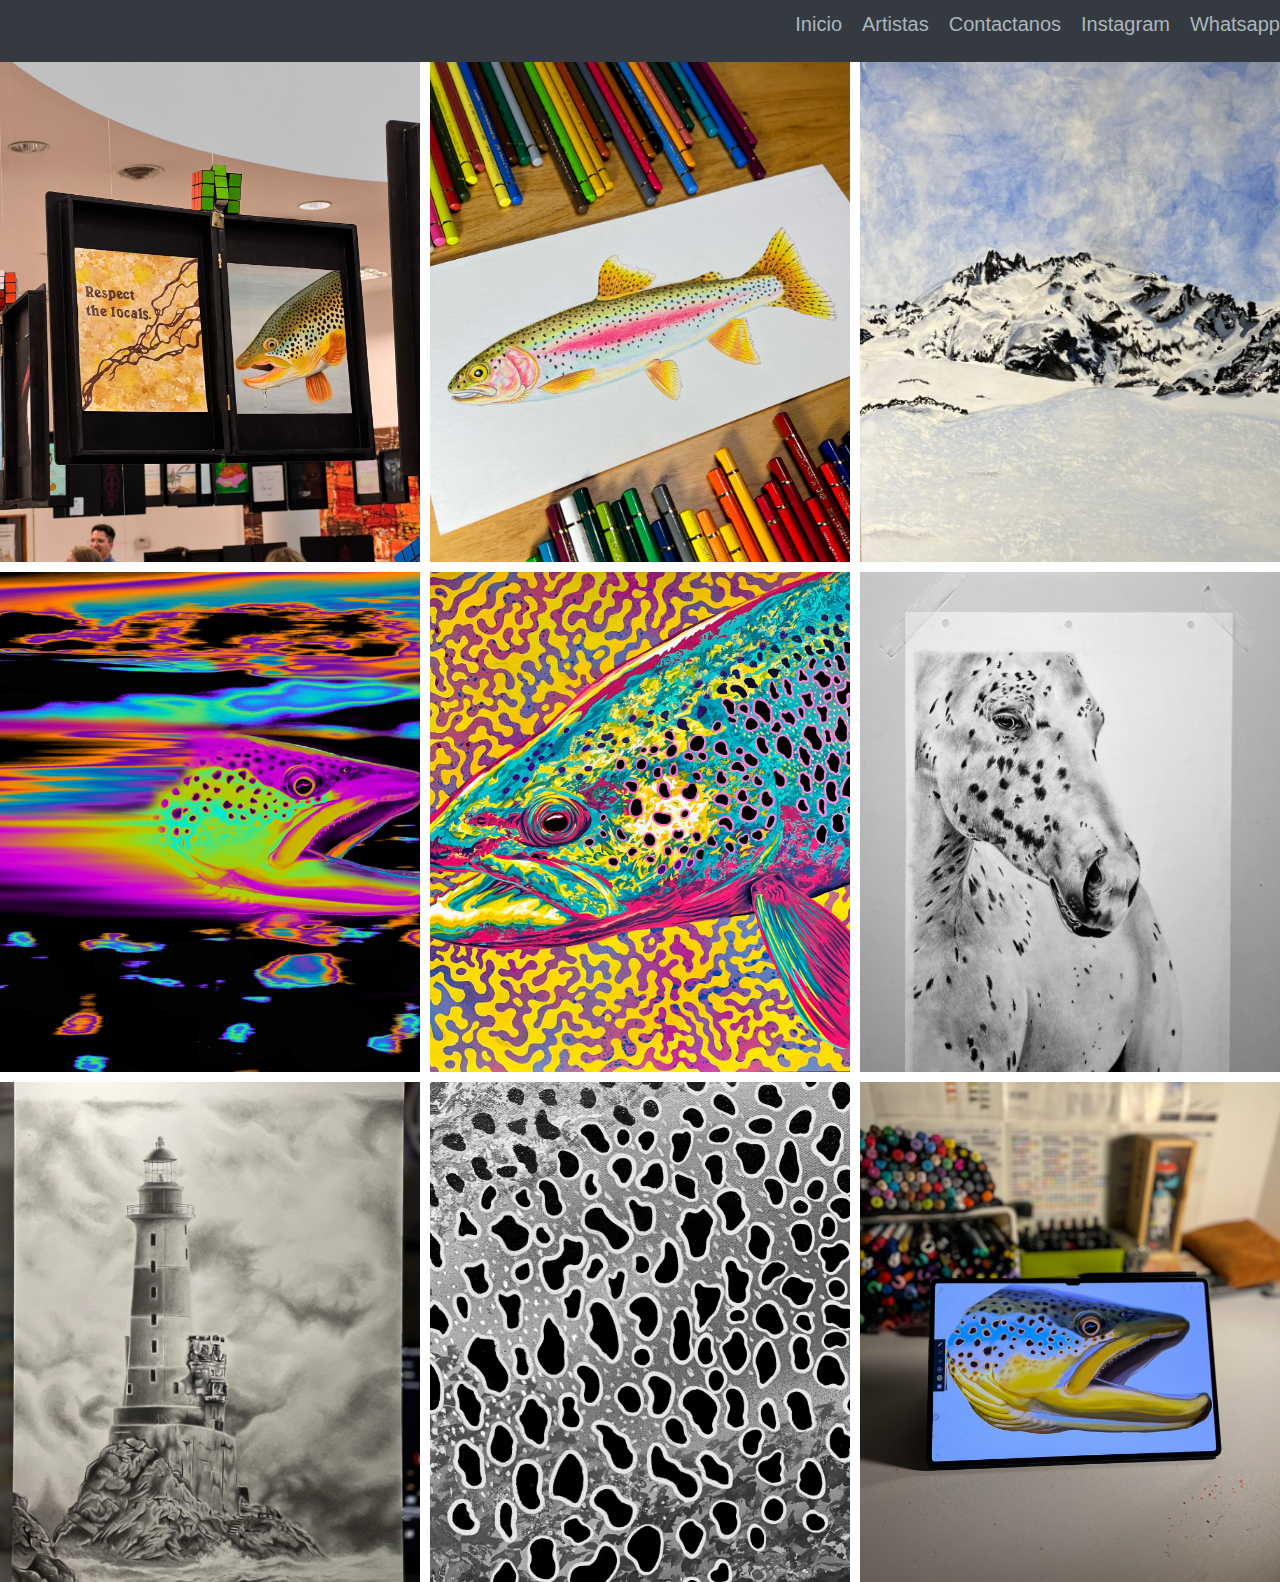
==== artistas/indexartistas.html @ 84023a3f "pagina de artistas" ====
<!DOCTYPE html>
<html lang="en">
<head>
    <meta charset="UTF-8">
    <meta name="viewport" content="width=device-width, initial-scale=1.0">
    <title>Artistas</title>
    <link rel="stylesheet" href="../css/style.css">
</head>
<body class="bodyartistas">

    <div class="tododeartistas">
    <header class="headerdelaprincipal">
<!--barra de navegacion-->
        <nav id="menu">
        <ul class="barradenavegacion">
            <li class="listasdelabarradenavegacion">
                <a href="../index.html">Inicio</a>
            </li>
            <li class="listasdelabarradenavegacion"><a href="indexartistas.html">Artistas</a></li>
            <li class="listasdelabarradenavegacion">
                <a href="../consultas/indexconsultas.html">Contactanos</a>
            </li>
            <li class="listasdelabarradenavegacion">
                <a href="https://www.instagram.com/surassic/">Instagram</a>
            </li>
            <li class="listasdelabarradenavegacion">
                <a href="https://wa.me/qr/3CGBJ2RSVK3XJ1">Whatsapp</a>
            </li>
        </ul>
      </nav>
    </header>

<!--Cuadros-->
    <main class="mainartistas">
      <div class="cuadros">
        <img src="../Imagenes/trucha con agua en expo.jpeg" alt="trucha con agua en exposicion">
        <img src="../Imagenes/trucha con lapiz.jpeg" alt="truchaconlapiz">
        <img src="../Imagenes/Montañita.jpeg" alt="Montaña">
        <img src="../Imagenes/trucha crazy.jpeg" alt="trucha extraordinaria">
        <img src="../Imagenes/trucha original.jpeg" alt="Trucha abstracta">
        <img src="../Imagenes/caballito.jpeg" alt="Caballo">
        <img src="../Imagenes/farito.jpeg" alt="faro">
        <img src="../Imagenes/Escamas.jpeg" alt="Escamas">
        <img src="../Imagenes/Tablet.jpeg" alt="Trucha digital">
      </div>
     
    </main>



    
</body>
</html>
---- css/style.css ----
@import url("https://fonts.googleapis.com/css2?family=Nosifer&family=Yellowtail&display=swap");
@import url("https://fonts.google.com/specimen/Source+Serif+4?preview.text=Surassic%27s&query=s");
@import url('https://fonts.googleapis.com/css2?family=Caladea:ital,wght@0,400;0,700;1,400;1,700&family=Nosifer&family=Roboto:ital,wght@0,100;0,300;0,400;0,500;0,700;0,900;1,100;1,300;1,400;1,500;1,700;1,900&family=Source+Serif+4:ital,opsz,wght@0,8..60,200..900;1,8..60,200..900&family=Yellowtail&display=swap');




/* css que cambia el index*/

/*Fondo de la pagina principal*/
.bodyprincipal{
    background-image:url("../Imagenes/trucha\ negra.jpeg");
    background-size:cover;
    background-position:center center; /*Centramos y arreglamos el fondo para que no se vean muchas imagenes iguales*/
    background-attachment:fixed ;

}

/*sacamos el color azul a las listas con links*/
.headerdelaprincipal a{
    text-decoration: none;
    color: #adb5bd;
     
}
/*le ponemos color a las etiquetas con links cuando pasamos con el cursor*/
.headerdelaprincipal a:hover{
    color: #dee2e6;
}


/*encabezado*/
.headerdelaprincipal{
    color: #adb5bd;
    margin-top: -1%;
    position: relative;
    left: -10%;
    display: flex;
    height: 55px;
    width: 110%;
    align-items: center;
    justify-content: right;
    padding: 10px;
    background-color: #343a40;
}

.barradenavegacion{
    
    display: flex;
    flex-direction: row;
    list-style-type: none;
    padding: 0px;
}

.listasdelabarradenavegacion{
    
    padding: 10px;
font-family:  sans-serif;
font-size: 20px;

} 


/*Titulo prinicipal (Surassic's)*/
.Titulodesurassics{
    
    font-family: specimen;
      font-weight:bold;
      font-size: 150px;
      text-align:center;
      height: 65px;
      width: 100vw;
      background-clip: text;
      color: #344e41;
      margin-top: 0%;
    
    }


.piedepagina{
    left: 0%;
    position: fixed;
    bottom: 0;
    width: 100%;
    height: 15%;
    background-color:#6D6D6D ;
}

.sobrenosotros a{
    text-decoration: none ;
    color: #1B1B1B;
}

.sobrenosotros a:hover{
    color: white;
}







/* css que cambia el indexconsultas*/

/*Pagina de consultas*/
.bodyyp {
    background-image: url("../Imagenes/Canva.jpeg");  
    background-size: cover;  /*estoy agregando una imagen para el fondo del formulario*/
    background-position: center center;
    background-attachment: fixed;
 }


.formulario {
background-color: #111010;
padding: 15px;
border-radius: 15px;/*redondeo de esquinas*/
box-shadow: 0 0 5px;
width: 500px;
margin: auto;
 /*estoy centrando el formulario */
}

.legend{
    color: white;
    padding: 0px;
}

label {
display: block;    /*le estoy dando orden a lo de adentro del formulario para que esten la encuenta una abajo de la otra*/
margin-bottom: 10px;
color: white;
}

input {
width: 80%;
padding: 10px;
margin-bottom: 30px;
border: 1px solid #ccc;
border-radius: 20px;
}
/*le damos estetica al boton de enviar*/
button {
background-color: #1dd147;
color: #fff;
border: none;
padding: 10px 20px;
border-radius: 5px;
cursor: pointer;
}






/* css que cambia el indexartistas*/

.bodyartistas{
    height: 100%;
    margin: 0;
    
}

.tododeartistas{
    display: flex;
    flex-direction: column;
    min-height: 100vh;
}

.mainartistas{
    flex: 1;
}
 
.cuadros{
    display: grid;
    grid-template-columns: repeat(3,1fr); /*3 columnas iguales*/
    justify-content: center; 
    gap: 10px; 
}

.cuadros img{
    width: 100%; 
    height: 500px; 
    object-fit: cover; 
}


.piedepagina{
    left: 0%;
    position: fixed;
    bottom: 0;
    width: 100%;
    height: 15%;
    background-color:#6D6D6D ;
}











/* css que cambia sobrenosotros.html*/

.titulosdenosotros{
    text-align: center;
    font-family: sans-serif;
    font-size: 80px;
}

.parrafosdenosotros{
    text-align: center;
    font-family: 'Caladea';
    font-size: 30px;
}
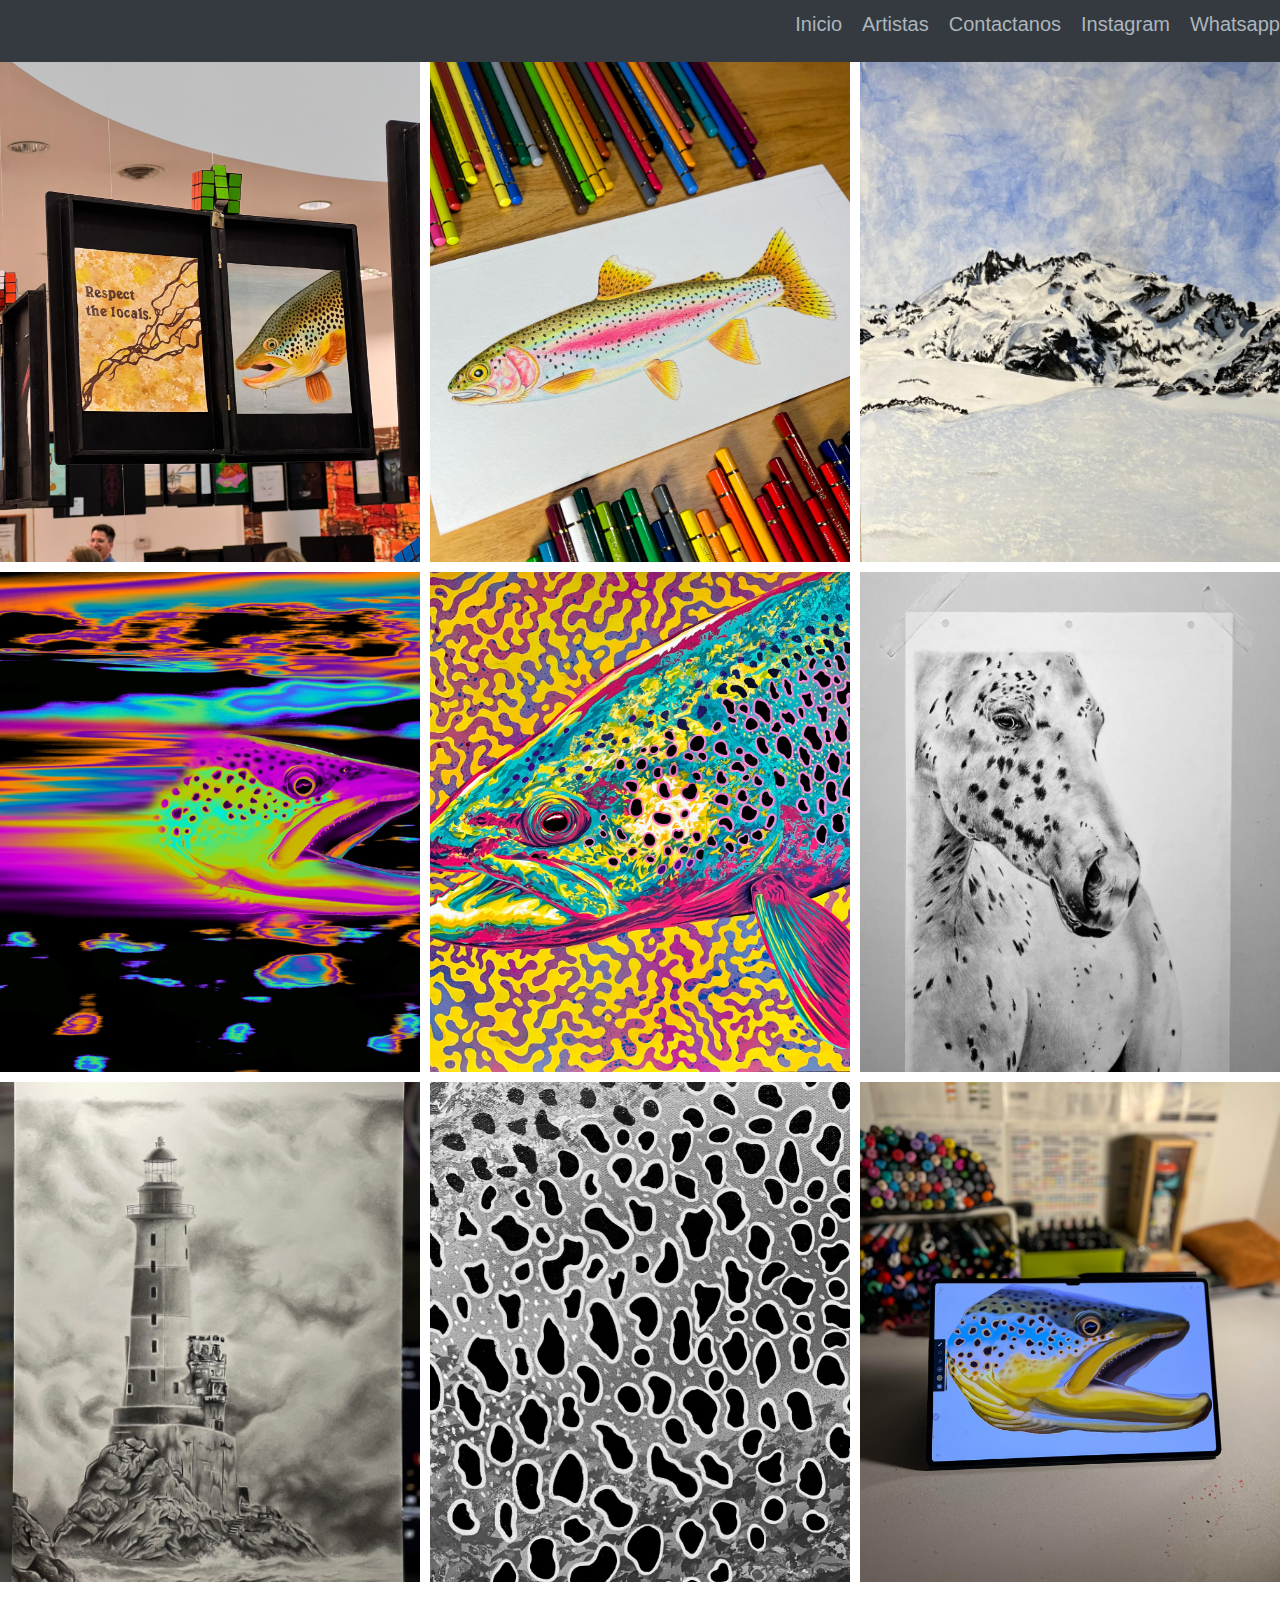
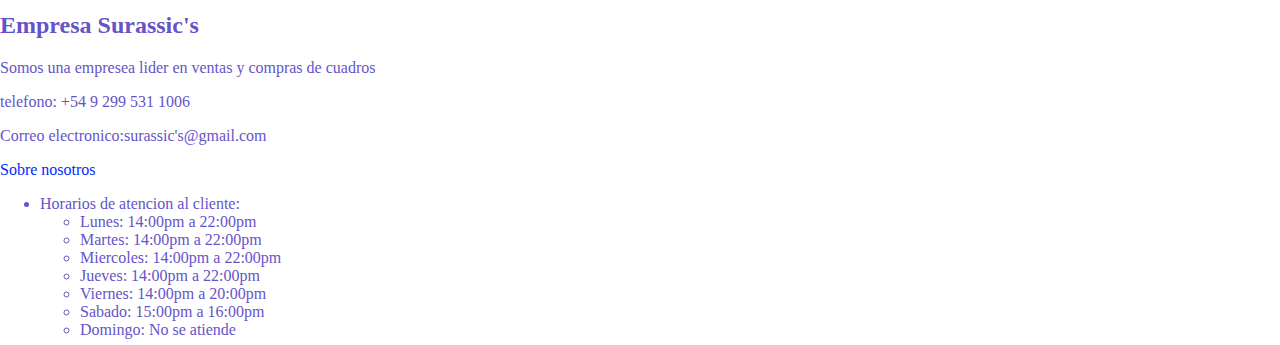
==== commit 08e6bc7d: "footer completo" ====
--- a/artistas/indexartistas.html
+++ b/artistas/indexartistas.html
@@ -46,6 +46,35 @@
      
     </main>
 
+    <footer>
+        <div class="piedepagina">
+            <div class="row">
+                <div class="colm">
+                <!--info de la empre-->
+                <h2>Empresa Surassic's</h2>
+                <p>Somos una empresea lider en ventas y compras de cuadros</p>
+                <p>telefono: +54 9 299 531 1006</p>
+                <p>Correo electronico:surassic's@gmail.com</p>
+                <a href="../sobrenosotros/sobrenosotros.html"><p>Sobre nosotros</p></a>
+                <ul>
+                    <li>Horarios de atencion al cliente:
+                        <ul>
+                            <li>Lunes: 14:00pm a 22:00pm</li>
+                            <li>Martes: 14:00pm a 22:00pm</li>
+                            <li>Miercoles: 14:00pm a 22:00pm</li>
+                            <li>Jueves: 14:00pm a 22:00pm</li>
+                            <li>Viernes: 14:00pm a 20:00pm</li>
+                            <li>Sabado: 15:00pm a 16:00pm</li>
+                            <li>Domingo: No se atiende</li>
+                        </ul>
+    
+                    </li>
+                </ul>
+                </div>
+             
+            </div>
+        </div>
+    </footer>
 
 
     
--- a/css/style.css
+++ b/css/style.css
@@ -149,7 +149,25 @@
 cursor: pointer;
 }
 
-
+.piedepagina{
+    
+    margin-top: 1%;
+    position: relative;
+    bottom: -10px;
+    width: 102%;
+    height: 15%;
+     background-color: transparent;
+     color: rgb(101, 84, 201);
+}
+
+.piedepagina a{
+    text-decoration: none;
+    color: rgb(0, 42, 255);
+}
+
+.piedepagina a:hover{
+    color: rgb(255, 0, 234);
+}
 
 
 
@@ -186,14 +204,7 @@
 }
 
 
-.piedepagina{
-    left: 0%;
-    position: fixed;
-    bottom: 0;
-    width: 100%;
-    height: 15%;
-    background-color:#6D6D6D ;
-}
+
 
 
 
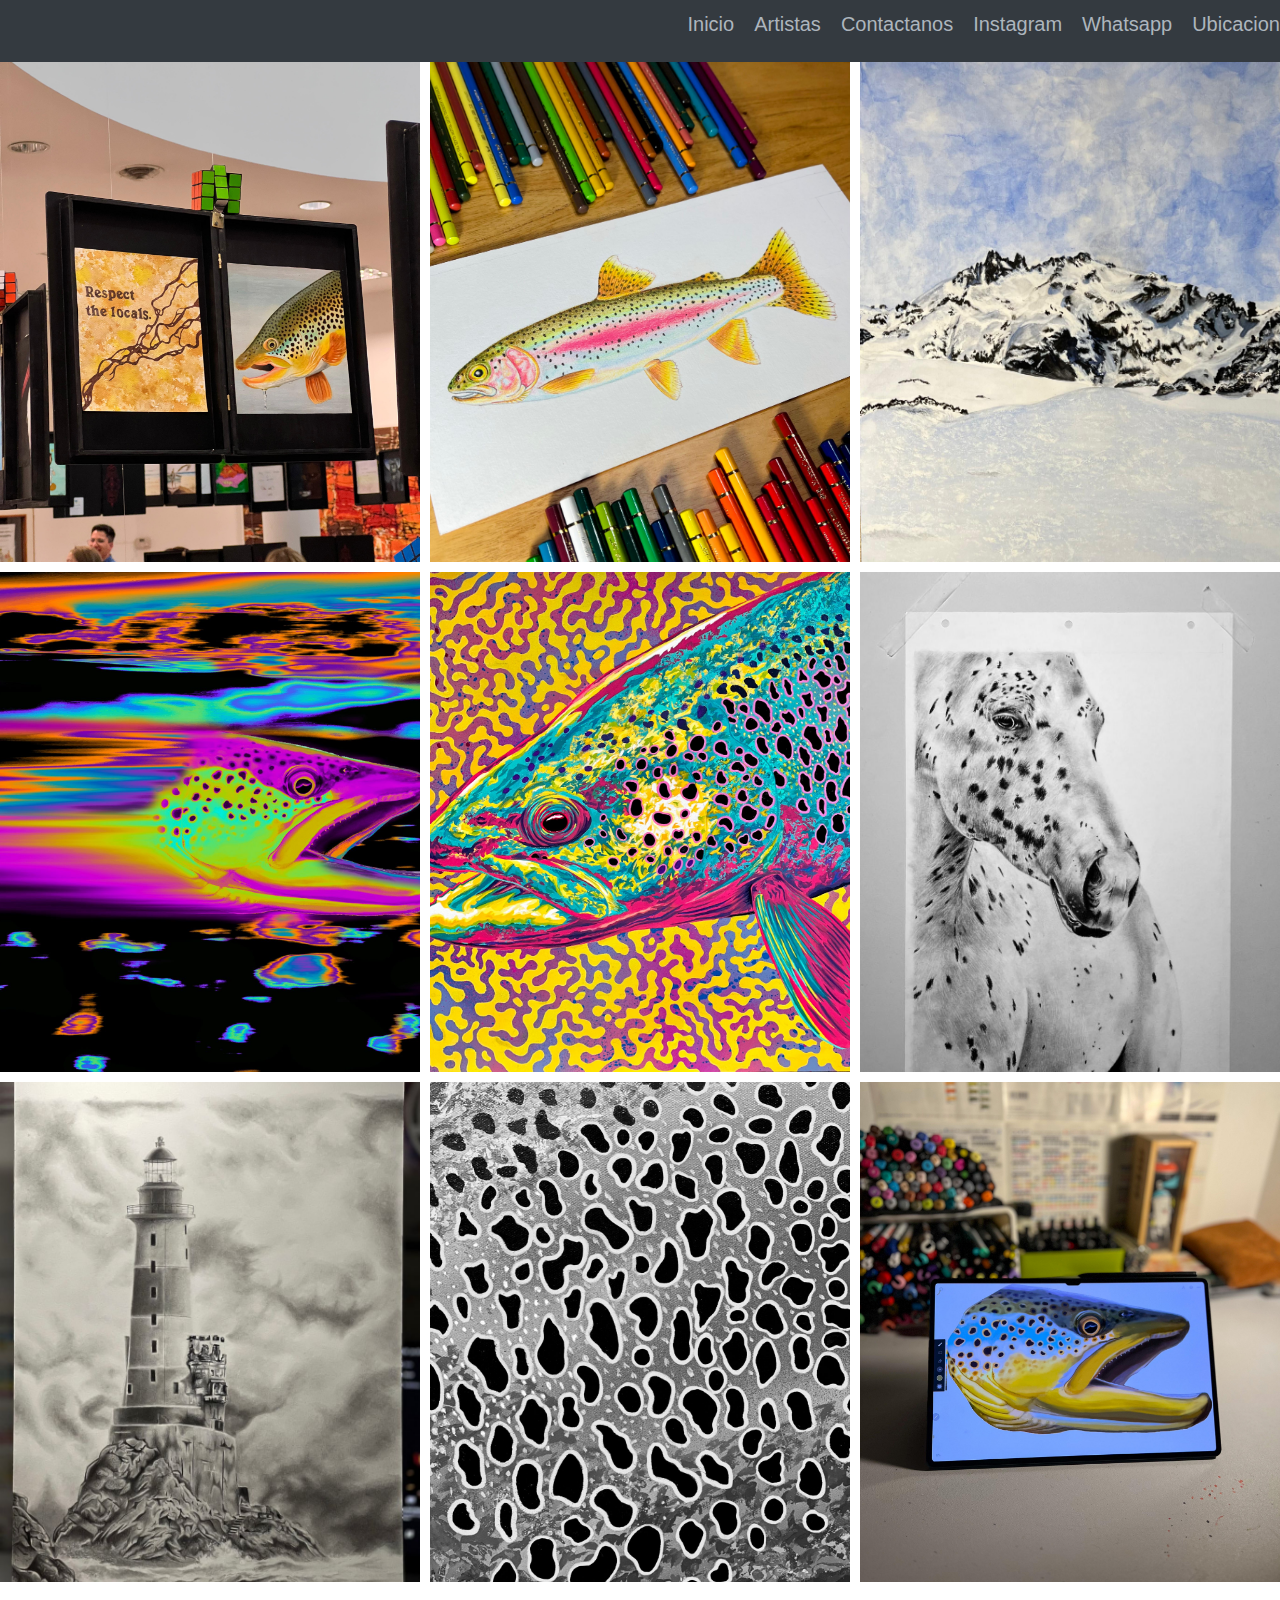
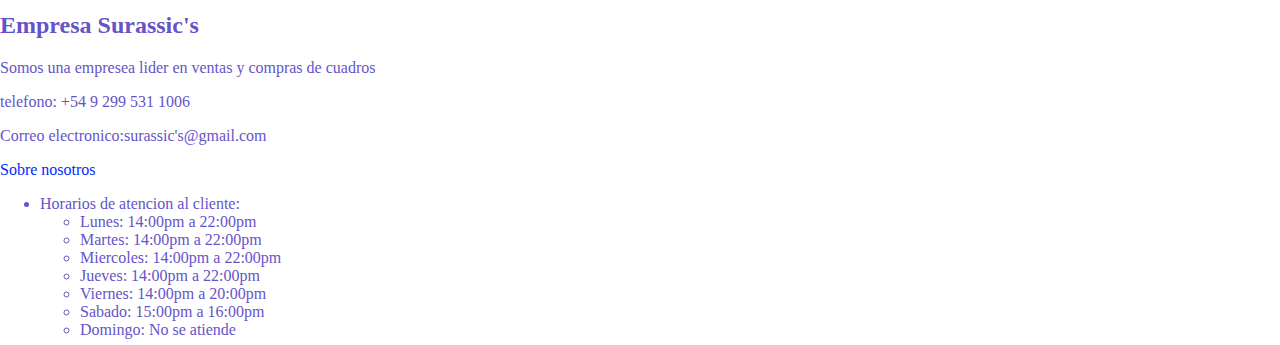
==== commit 798986ab: "Ubicacion agregado al header" ====
--- a/artistas/indexartistas.html
+++ b/artistas/indexartistas.html
@@ -25,6 +25,9 @@
             </li>
             <li class="listasdelabarradenavegacion">
                 <a href="https://wa.me/qr/3CGBJ2RSVK3XJ1">Whatsapp</a>
+            </li>
+            <li class="listasdelabarradenavegacion">
+                <a href="https://www.google.com.ar/maps/place/San+José+de+Feliciano,+Q8302+Neuquén/@-38.9458968,-68.105129,19z/data=!4m15!1m8!3m7!1s0x960a33731fa47e89:0x1e15da20cf91655a!2sSan+José+de+Feliciano,+Q8302+Neuquén!3b1!8m2!3d-38.9458968!4d-68.1044839!16s%2Fg%2F1tfcjz6s!3m5!1s0x960a33731fa47e89:0x1e15da20cf91655a!8m2!3d-38.9458968!4d-68.1044839!16s%2Fg%2F1tfcjz6s?entry=ttu&g_ep=EgoyMDI0MTAyMy4wIKXMDSoASAFQAw%3D%3D">Ubicacion</a>
             </li>
         </ul>
       </nav>
--- a/css/style.css
+++ b/css/style.css
@@ -230,9 +230,14 @@
     font-size: 30px;
 }
 
-
-
-
-
-
-
+.titulodens {
+    text-align: center;
+    font-family: sans-serif;
+    font-size: 80px;
+}
+
+
+
+
+
+
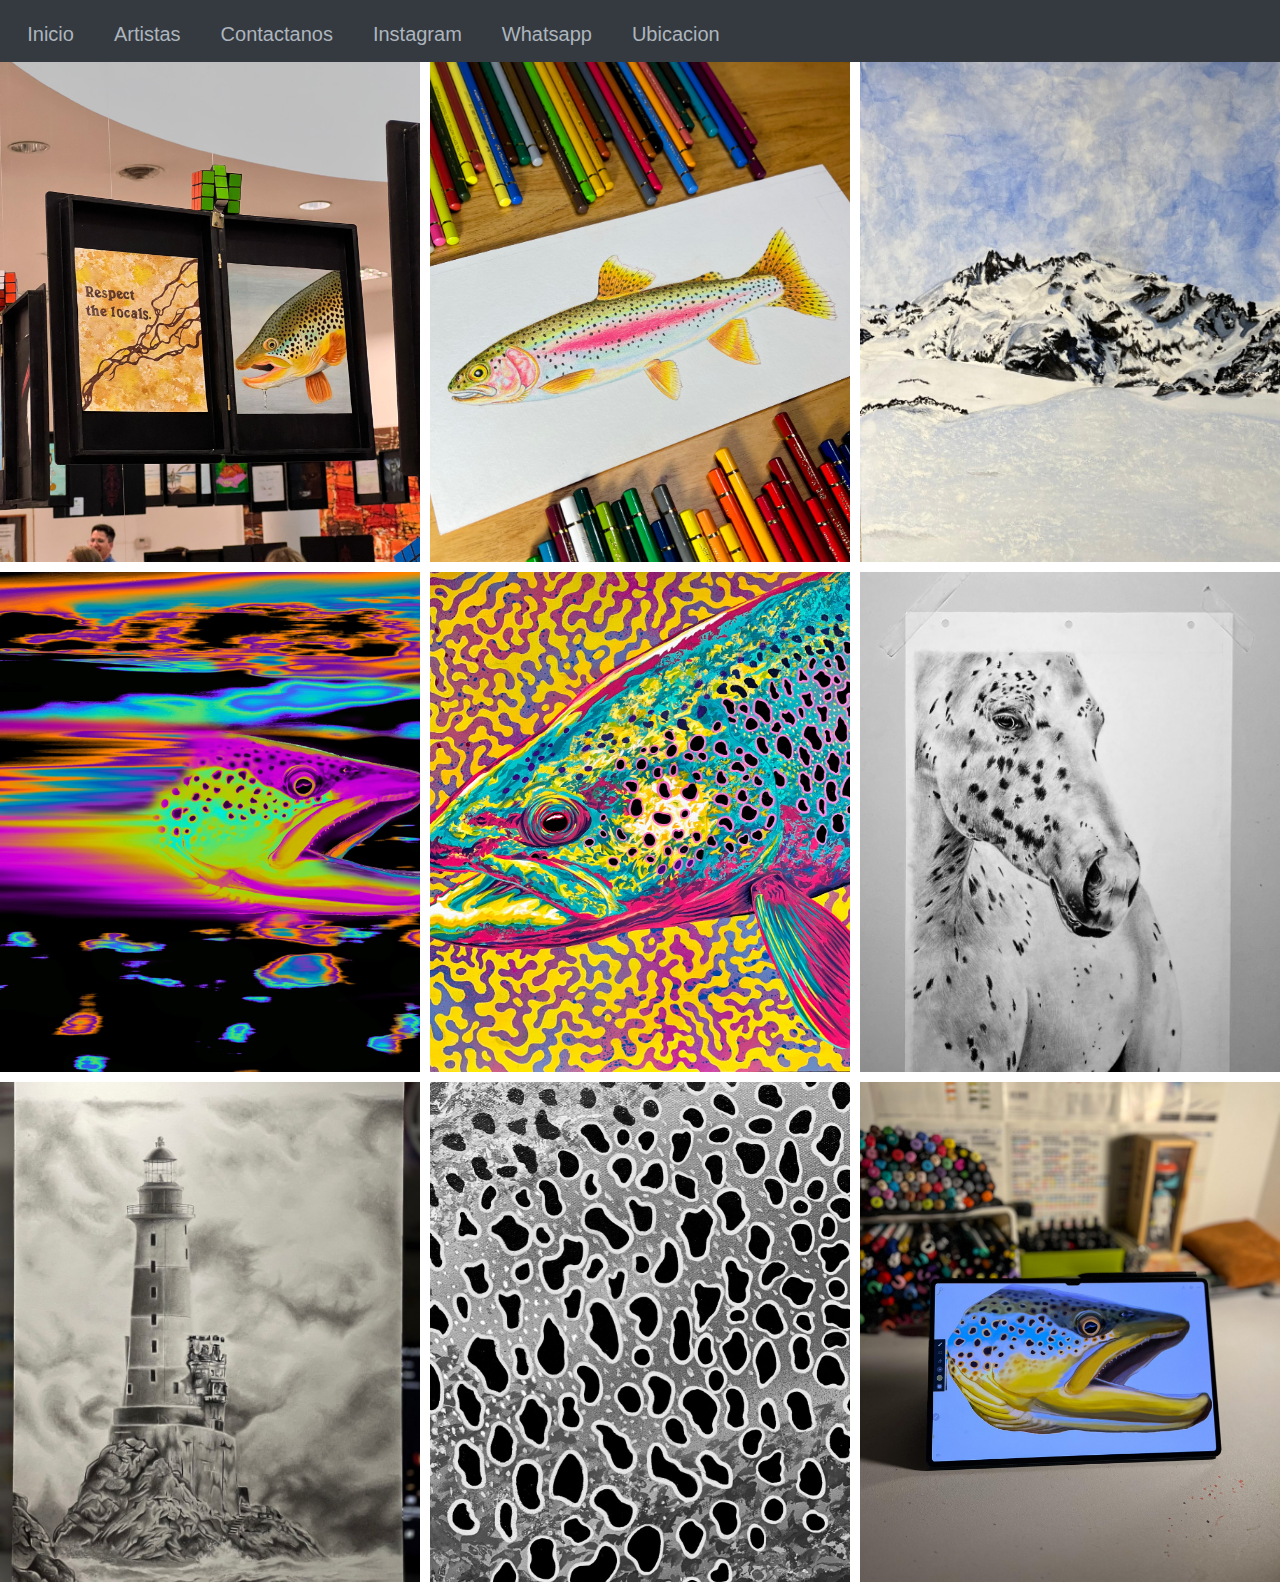
==== commit fe993a28: "footer terminado para el index inicial" ====
--- a/artistas/indexartistas.html
+++ b/artistas/indexartistas.html
@@ -49,35 +49,6 @@
      
     </main>
 
-    <footer>
-        <div class="piedepagina">
-            <div class="row">
-                <div class="colm">
-                <!--info de la empre-->
-                <h2>Empresa Surassic's</h2>
-                <p>Somos una empresea lider en ventas y compras de cuadros</p>
-                <p>telefono: +54 9 299 531 1006</p>
-                <p>Correo electronico:surassic's@gmail.com</p>
-                <a href="../sobrenosotros/sobrenosotros.html"><p>Sobre nosotros</p></a>
-                <ul>
-                    <li>Horarios de atencion al cliente:
-                        <ul>
-                            <li>Lunes: 14:00pm a 22:00pm</li>
-                            <li>Martes: 14:00pm a 22:00pm</li>
-                            <li>Miercoles: 14:00pm a 22:00pm</li>
-                            <li>Jueves: 14:00pm a 22:00pm</li>
-                            <li>Viernes: 14:00pm a 20:00pm</li>
-                            <li>Sabado: 15:00pm a 16:00pm</li>
-                            <li>Domingo: No se atiende</li>
-                        </ul>
-    
-                    </li>
-                </ul>
-                </div>
-             
-            </div>
-        </div>
-    </footer>
 
 
     
--- a/css/style.css
+++ b/css/style.css
@@ -7,12 +7,13 @@
 
 /* css que cambia el index*/
 
-/*Fondo de la pagina principal*/
+/* Fondo de la página principal */
 .bodyprincipal{
-    background-image:url("../Imagenes/trucha\ negra.jpeg");
-    background-size:cover;
-    background-position:center center; /*Centramos y arreglamos el fondo para que no se vean muchas imagenes iguales*/
-    background-attachment:fixed ;
+   background-color: #111010;
+   display: flex;
+    flex-direction: column;
+    min-height: 100vh; /* 100% de la altura de la ventana */
+    margin: 0;
 
 }
 
@@ -33,12 +34,12 @@
     color: #adb5bd;
     margin-top: -1%;
     position: relative;
-    left: -10%;
+    left: -1%;
     display: flex;
     height: 55px;
     width: 110%;
     align-items: center;
-    justify-content: right;
+    justify-content: left;
     padding: 10px;
     background-color: #343a40;
 }
@@ -48,12 +49,13 @@
     display: flex;
     flex-direction: row;
     list-style-type: none;
-    padding: 0px;
+    padding: 40px;
+    margin-top: 36px;
 }
 
 .listasdelabarradenavegacion{
     
-    padding: 10px;
+    padding: 20px;
 font-family:  sans-serif;
 font-size: 20px;
 
@@ -65,7 +67,7 @@
     
     font-family: specimen;
       font-weight:bold;
-      font-size: 150px;
+      font-size: 170px;
       text-align:center;
       height: 65px;
       width: 100vw;
@@ -76,23 +78,89 @@
     }
 
 
-.piedepagina{
-    left: 0%;
-    position: fixed;
-    bottom: 0;
-    width: 100%;
-    height: 15%;
-    background-color:#6D6D6D ;
-}
-
-.sobrenosotros a{
-    text-decoration: none ;
-    color: #1B1B1B;
-}
-
-.sobrenosotros a:hover{
-    color: white;
-}
+
+
+    /*css que cambia el footer*/
+
+    ul{
+        list-style: none;
+        font-family: Arial, Helvetica, sans-serif;
+        margin-left:-30px ;
+    }
+
+    .contenedor{
+        max-width: 1200;
+        margin: 0px auto;
+        flex: 1;
+        
+    }
+
+    .footer{
+        background-color: #343a40;
+        padding: 80px;
+        margin-top: 640px;
+    }
+
+    .filasdelfooter{
+        display: flex;
+        flex-wrap: wrap; /*Para que se vea bien si se achica la pagina*/
+
+    }
+
+    .linksdelfooter{
+        width: 25%;
+        padding: 0 15px;
+    }
+
+    .linksdelfooter h4 {
+        font-family: sans-serif;
+        font-size: 25px;
+        color: rgb(88, 134, 115);
+        font-weight: 700; /*Cambio el grosor de la letra*/
+        border-bottom: 5px solid rgb(0, 255, 149); /*Agrego un subrayado*/
+        padding-bottom: 10px; /*pongo un espacio entre el titulo y el subrayado*/
+        display: inline-block;/*Corrigo el subrayado para que sea del mismo tamaño que el titulo*/
+        
+        
+    }
+
+    .linksdelfooter ul li a {
+        font-size: 17px;
+        text-decoration: none;
+        color: rgb(228, 203, 203);
+        transition: all .4s ease;
+
+        
+    }
+
+    .linksdelfooter ul li a:hover {
+        color: white;
+        padding-left: 6px;
+
+    }
+
+
+    /*le decimos a filasdelfooter que cuando baje de 991px se centre todo (basicamente el responsive)*/
+    @media(max-width:991px) {
+        .filasdelfooter{
+            text-align: center;
+        }
+
+        .linksdelfooter{
+            width: 100%;
+            margin-bottom: 30px;
+
+        }
+    }
+
+
+
+
+
+
+
+
+
 
 
 
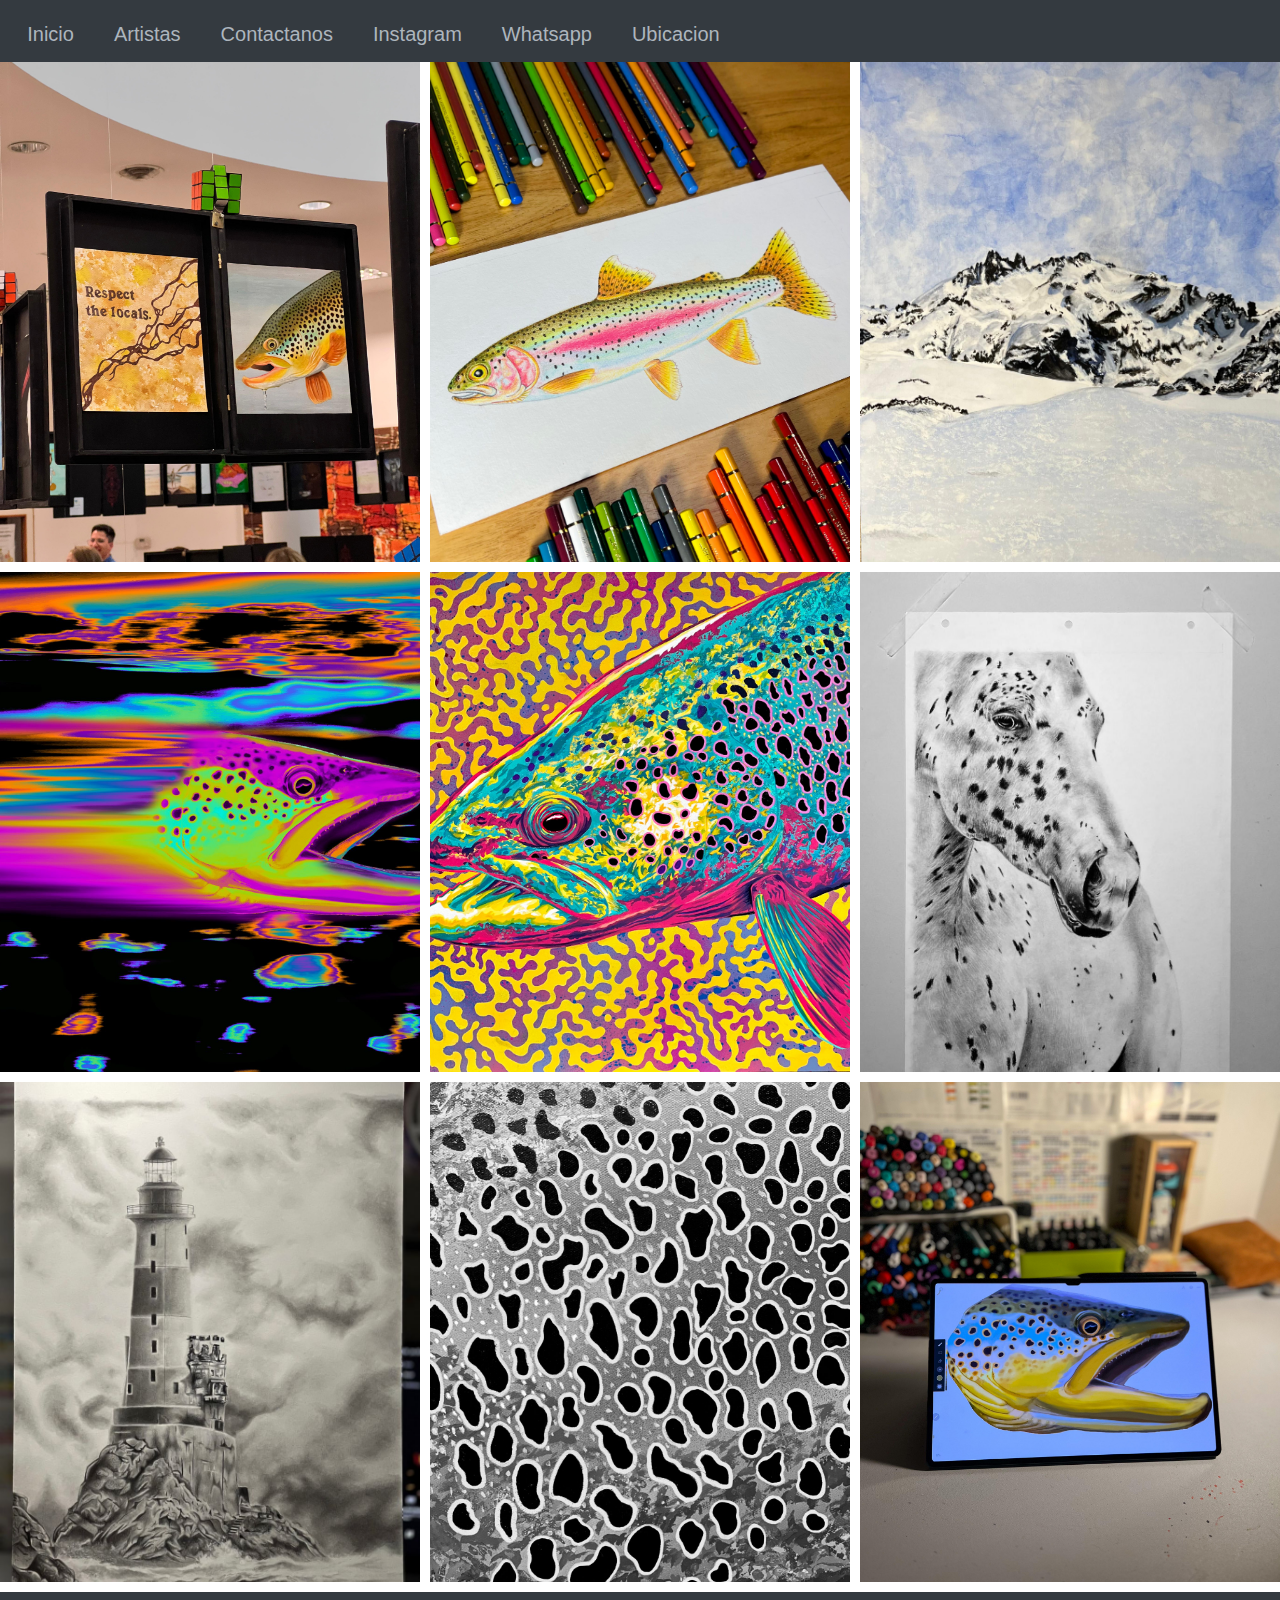
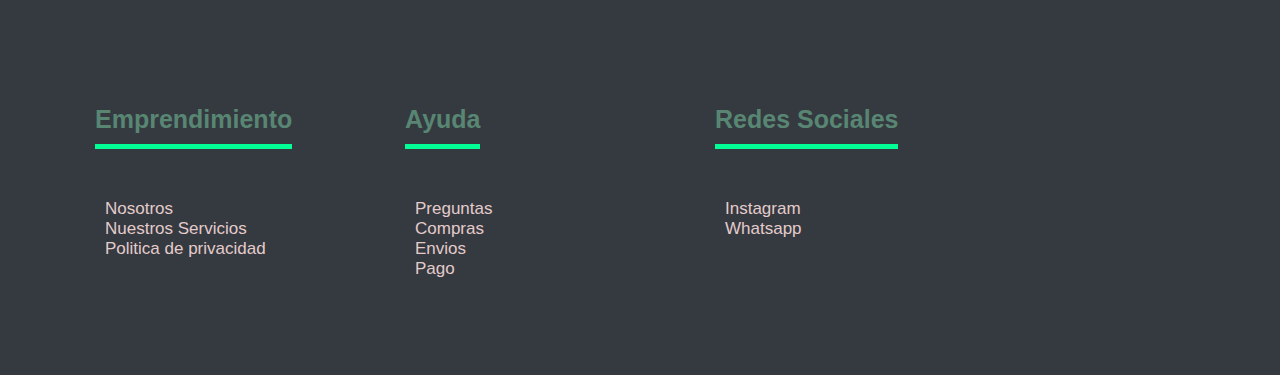
==== commit 6bd9f415: "creacion de css para cada html" ====
--- a/artistas/indexartistas.html
+++ b/artistas/indexartistas.html
@@ -4,7 +4,7 @@
     <meta charset="UTF-8">
     <meta name="viewport" content="width=device-width, initial-scale=1.0">
     <title>Artistas</title>
-    <link rel="stylesheet" href="../css/style.css">
+    <link rel="stylesheet" href="css/styleartistas.css">
 </head>
 <body class="bodyartistas">
 
@@ -51,6 +51,56 @@
 
 
 
+    <footer class="footer">
+
+        <div class="contenedor">
+            
+            <div class="filasdelfooter">
+
+                    <div class="linksdelfooter">
+                        <h4>Emprendimiento</h4>
+
+                            <ul>
+                                <li ><a href="#">Nosotros</a></li>
+                                <li ><a href="#">Nuestros Servicios</a></li>
+                                <li ><a href="#">Politica de privacidad</a></li>
+                            </ul>
+
+                    </div>
+
+
+                    <div class="linksdelfooter">
+                        <h4>Ayuda</h4>
+
+                        <ul>
+                            <li><a href="#">Preguntas</a></li>
+                            <li><a href="#">Compras</a></li>
+                            <li><a href="#">Envios</a></li>
+                            <li><a href="#">Pago</a></li>
+                        </ul>
+
+                    </div>
+
+                    <div class="linksdelfooter">
+                        <h4>Redes Sociales</h4>
+
+                            <ul>
+                                <li><a href="#">Instagram</a></li>
+                                <li><a href="#">Whatsapp</a></li>
+                            </ul>
+
+                    </div>
+
+                    
+
+            </div>
+
+
+        </div>
+
+    </footer>
+
+
     
 </body>
 </html>--- a/artistas/css/styleartistas.css
+++ b/artistas/css/styleartistas.css
@@ -0,0 +1,162 @@
+
+/*sacamos el color azul a las listas con links*/
+.headerdelaprincipal a{
+    text-decoration: none;
+    color: #adb5bd;
+     
+}
+/*le ponemos color a las etiquetas con links cuando pasamos con el cursor*/
+.headerdelaprincipal a:hover{
+    color: #dee2e6;
+}
+
+
+
+
+
+
+/*encabezado*/
+.headerdelaprincipal{
+    color: #adb5bd;
+    margin-top: -1%;
+    position: relative;
+    left: -1%;
+    display: flex;
+    height: 55px;
+    width: 110%;
+    align-items: center;
+    justify-content: left;
+    padding: 10px;
+    background-color: #343a40;
+}
+
+.barradenavegacion{
+    
+    display: flex;
+    flex-direction: row;
+    list-style-type: none;
+    padding: 40px;
+    margin-top: 36px;
+}
+
+.listasdelabarradenavegacion{
+    
+    padding: 20px;
+font-family:  sans-serif;
+font-size: 20px;
+
+} 
+
+
+
+
+
+
+
+
+.bodyartistas{
+    height: 100%;
+    margin: 0;
+    
+}
+
+.tododeartistas{
+    display: flex;
+    flex-direction: column;
+    min-height: 100vh;
+}
+
+.mainartistas{
+    flex: 1;
+}
+ 
+.cuadros{
+    display: grid;
+    grid-template-columns: repeat(3,1fr); /*3 columnas iguales*/
+    justify-content: center; 
+    gap: 10px; 
+}
+
+.cuadros img{
+    width: 100%; 
+    height: 500px; 
+    object-fit: cover; 
+}
+
+
+
+
+
+
+   /*css que cambia el footer*/
+
+   ul{
+    list-style: none;
+    font-family: Arial, Helvetica, sans-serif;
+    margin-left:-30px ;
+}
+
+.contenedor{
+    max-width: 1200;
+    margin: 0px auto;
+    flex: 1;
+    
+}
+
+.footer{
+    background-color: #343a40;
+    padding: 80px;
+    margin-top: 10px;
+}
+
+.filasdelfooter{
+    display: flex;
+    flex-wrap: wrap; /*Para que se vea bien si se achica la pagina*/
+
+}
+
+.linksdelfooter{
+    width: 25%;
+    padding: 0 15px;
+}
+
+.linksdelfooter h4 {
+    font-family: sans-serif;
+    font-size: 25px;
+    color: rgb(88, 134, 115);
+    font-weight: 700; /*Cambio el grosor de la letra*/
+    border-bottom: 5px solid rgb(0, 255, 149); /*Agrego un subrayado*/
+    padding-bottom: 10px; /*pongo un espacio entre el titulo y el subrayado*/
+    display: inline-block;/*Corrigo el subrayado para que sea del mismo tamaño que el titulo*/
+    
+    
+}
+
+.linksdelfooter ul li a {
+    font-size: 17px;
+    text-decoration: none;
+    color: rgb(228, 203, 203);
+    transition: all .4s ease;
+
+    
+}
+
+.linksdelfooter ul li a:hover {
+    color: white;
+    padding-left: 6px;
+
+}
+
+
+/*le decimos a filasdelfooter que cuando baje de 991px se centre todo (basicamente el responsive)*/
+@media(max-width:991px) {
+    .filasdelfooter{
+        text-align: center;
+    }
+
+    .linksdelfooter{
+        width: 100%;
+        margin-bottom: 30px;
+
+    }
+}
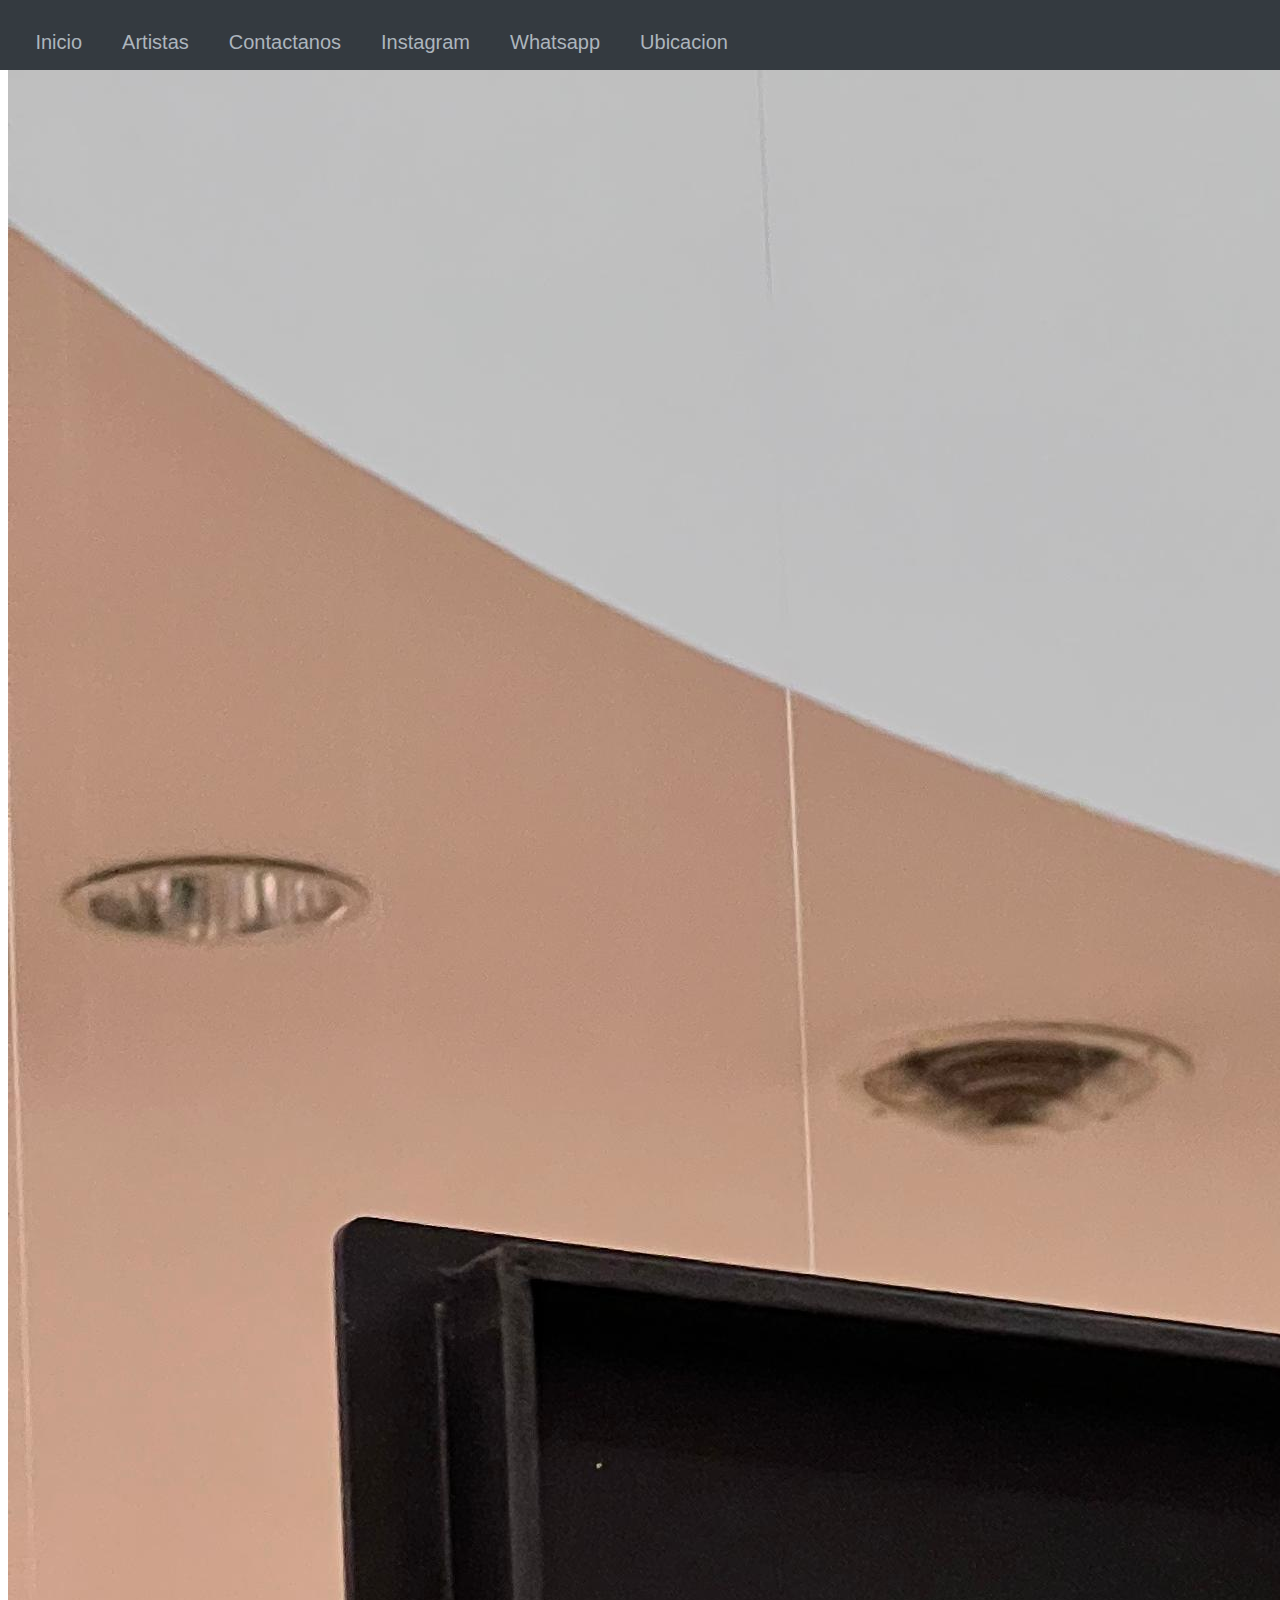
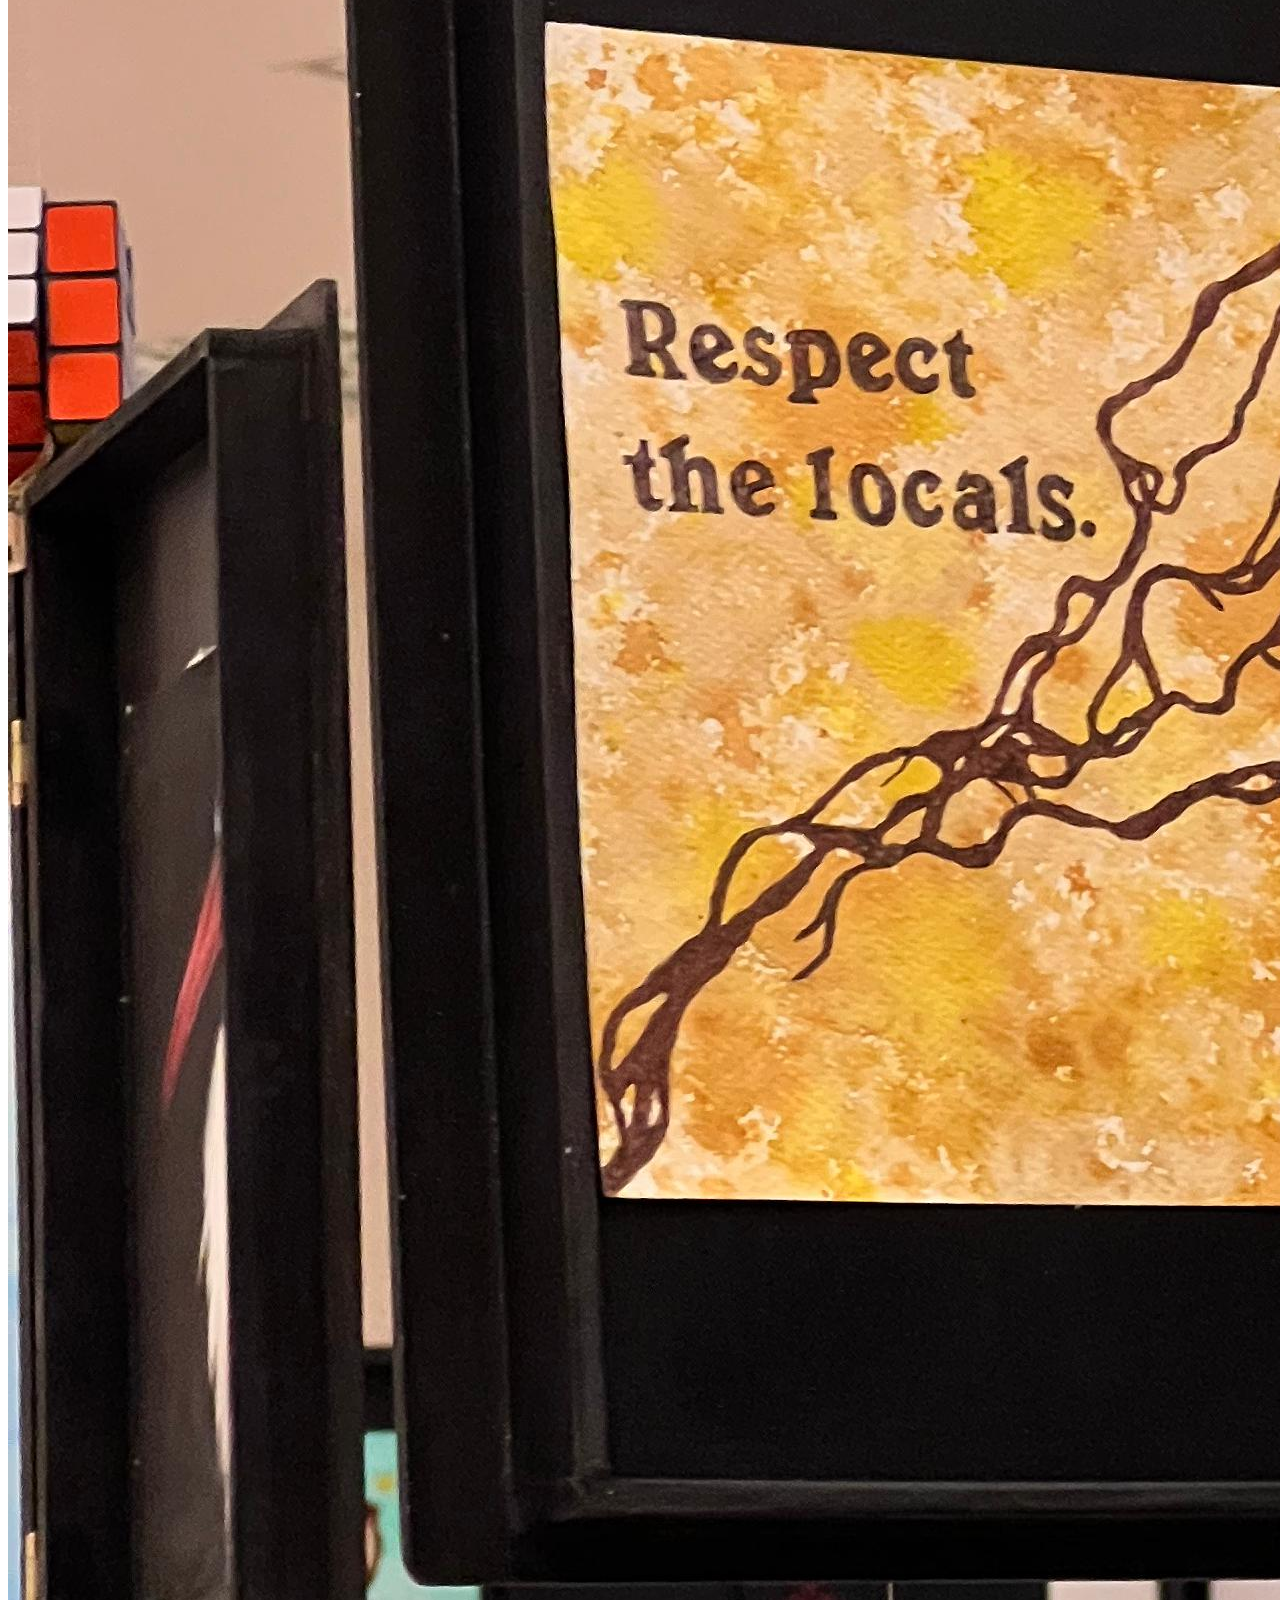
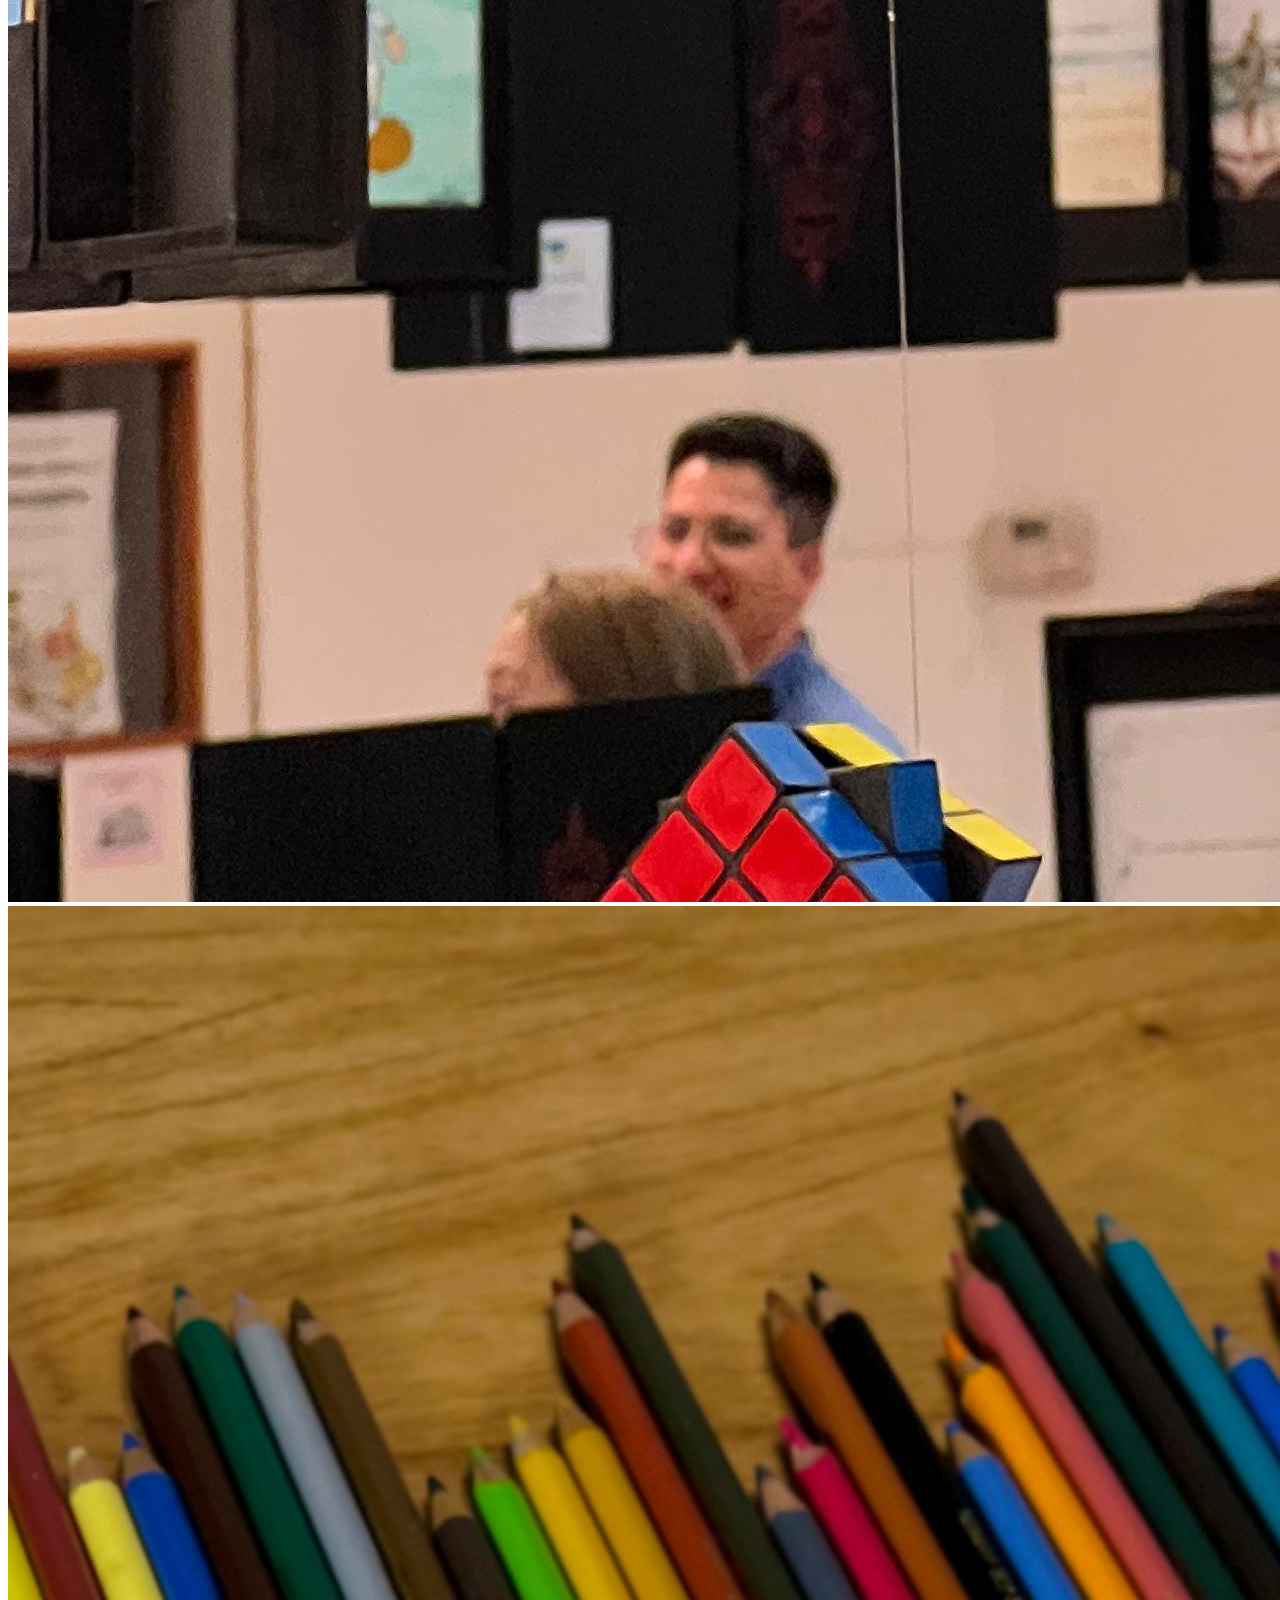
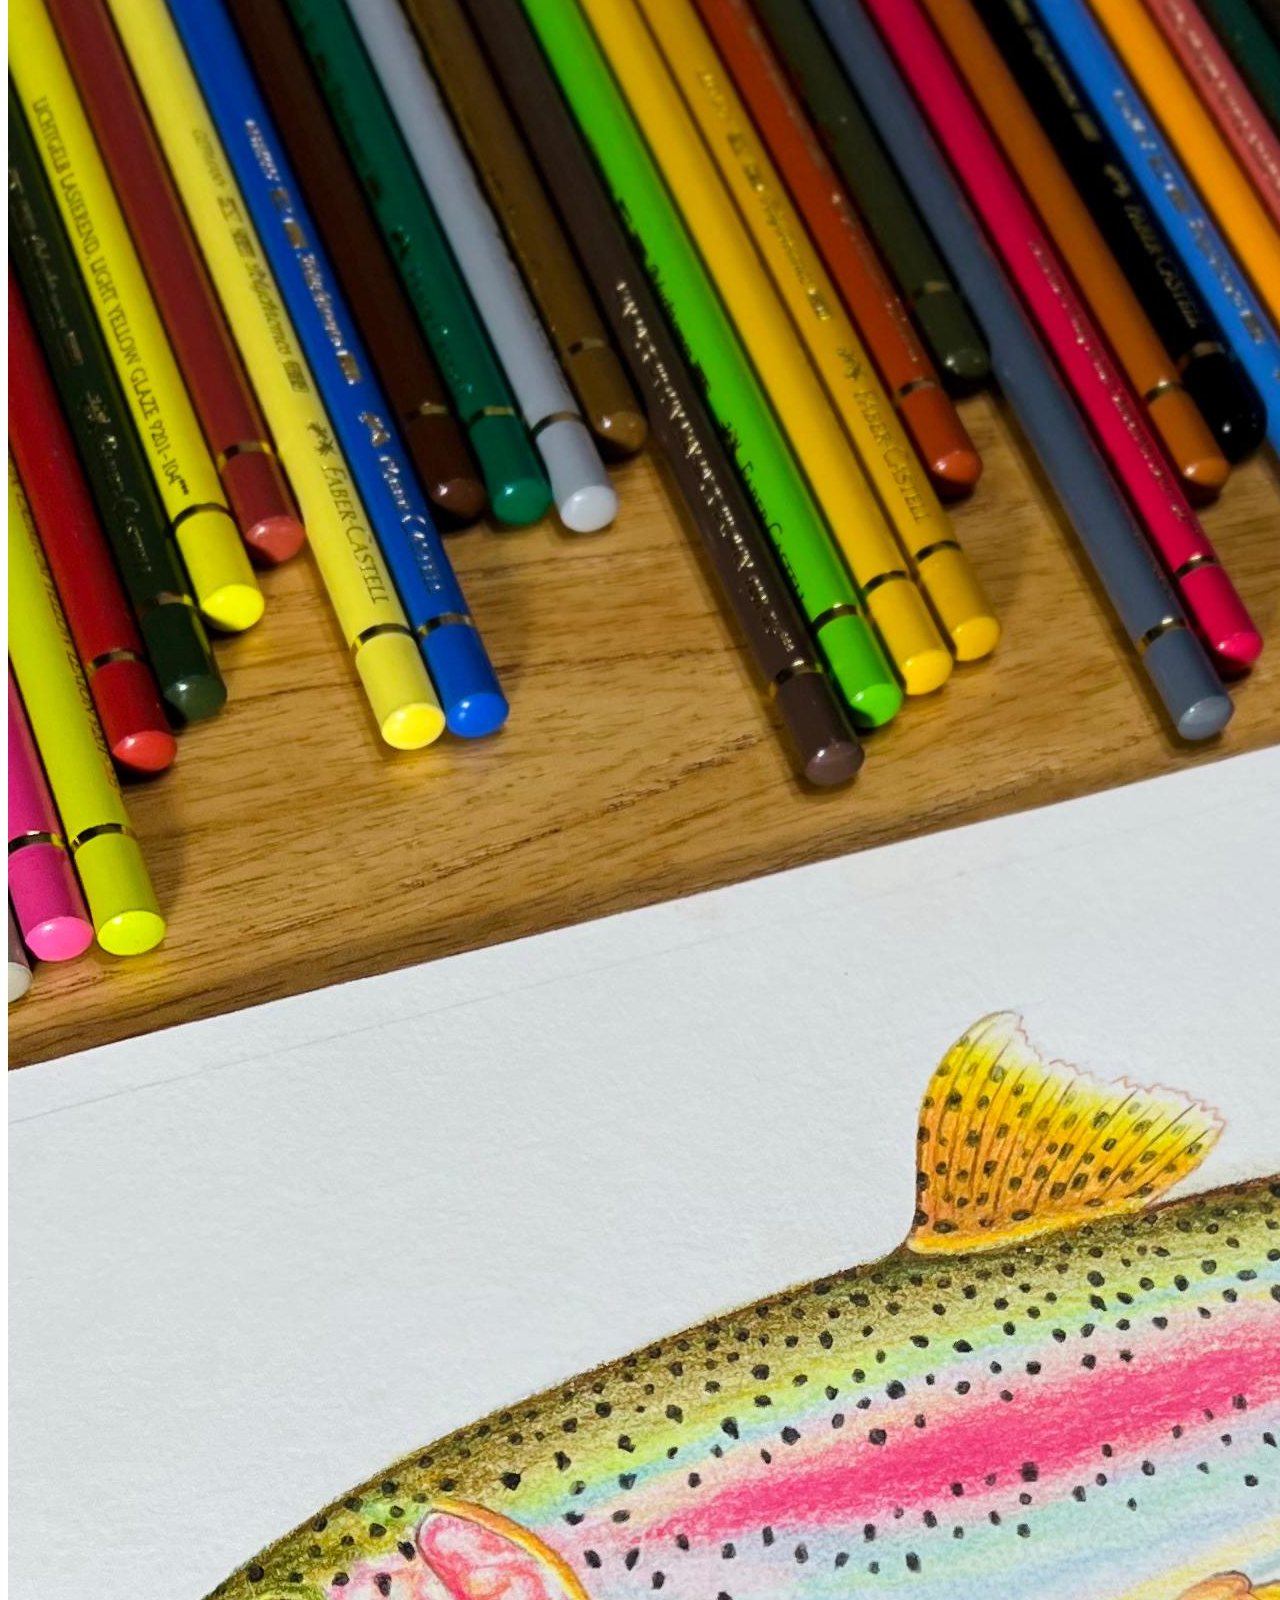
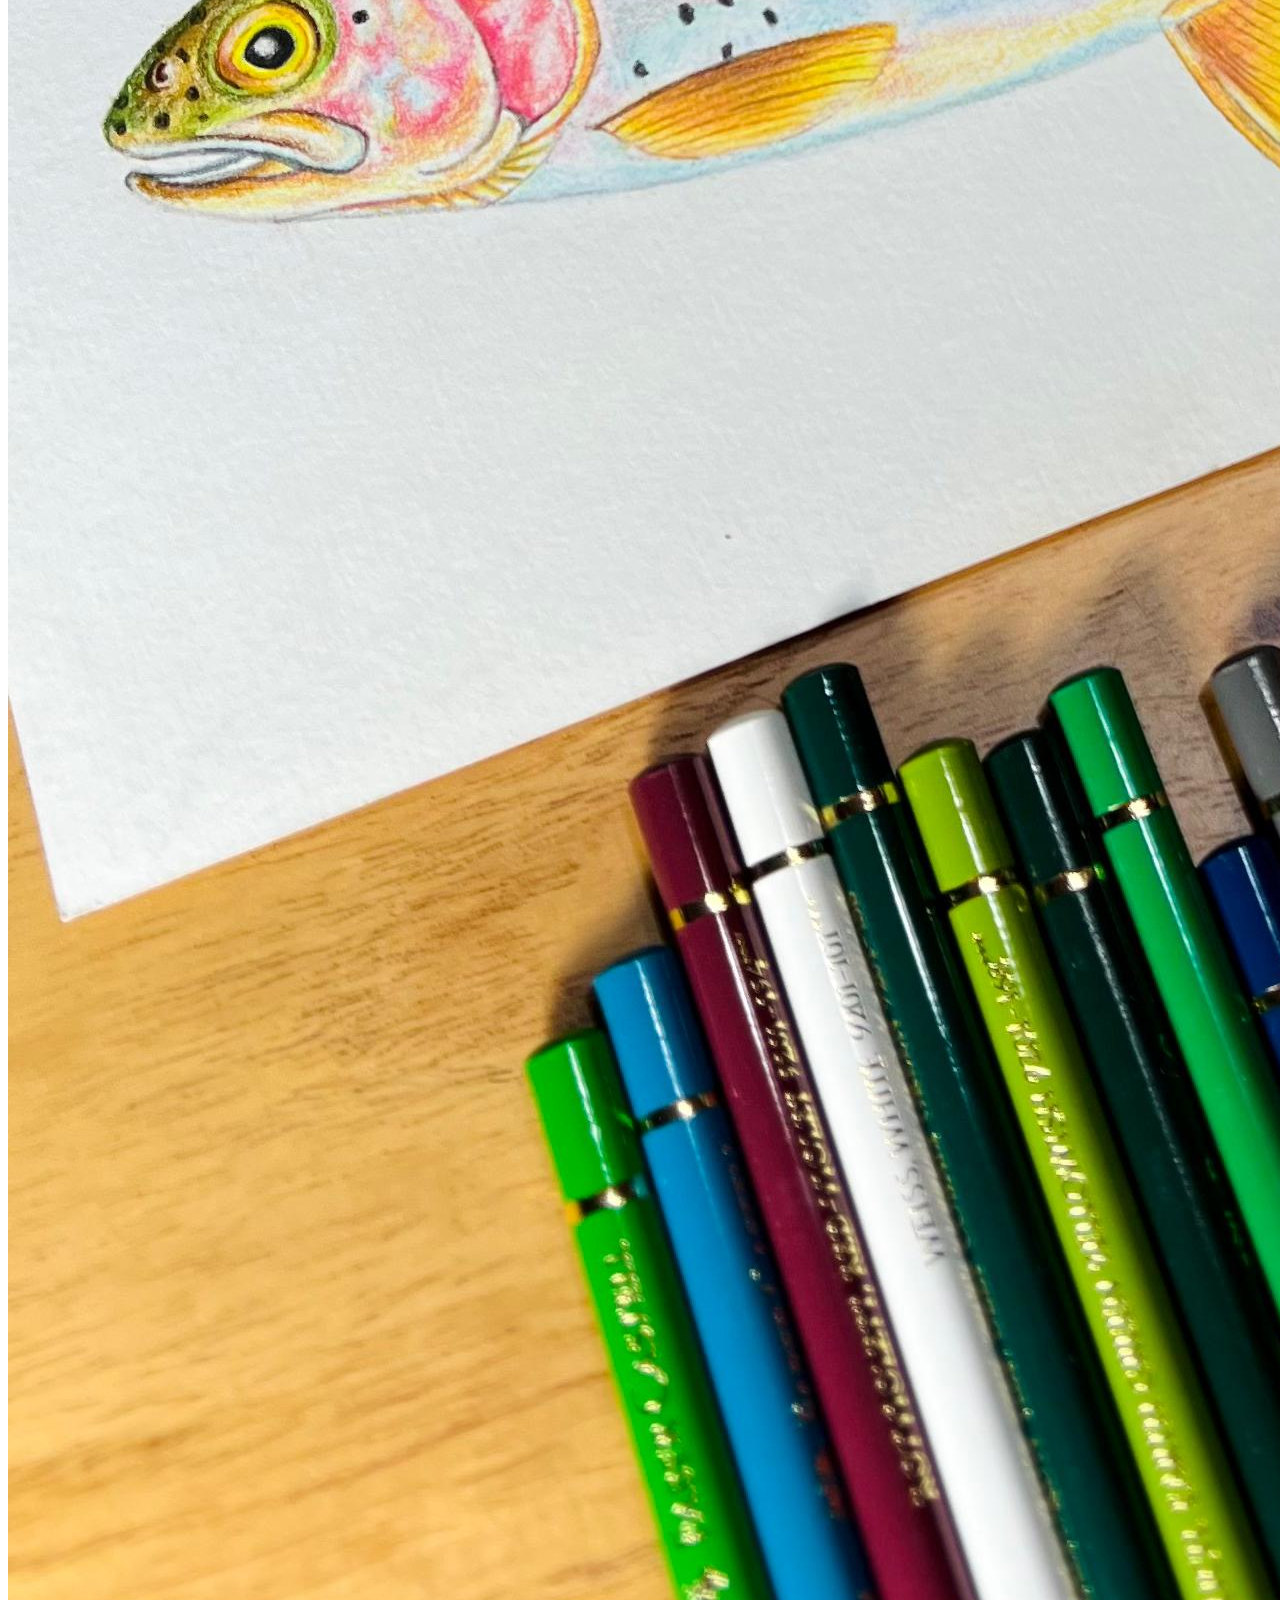
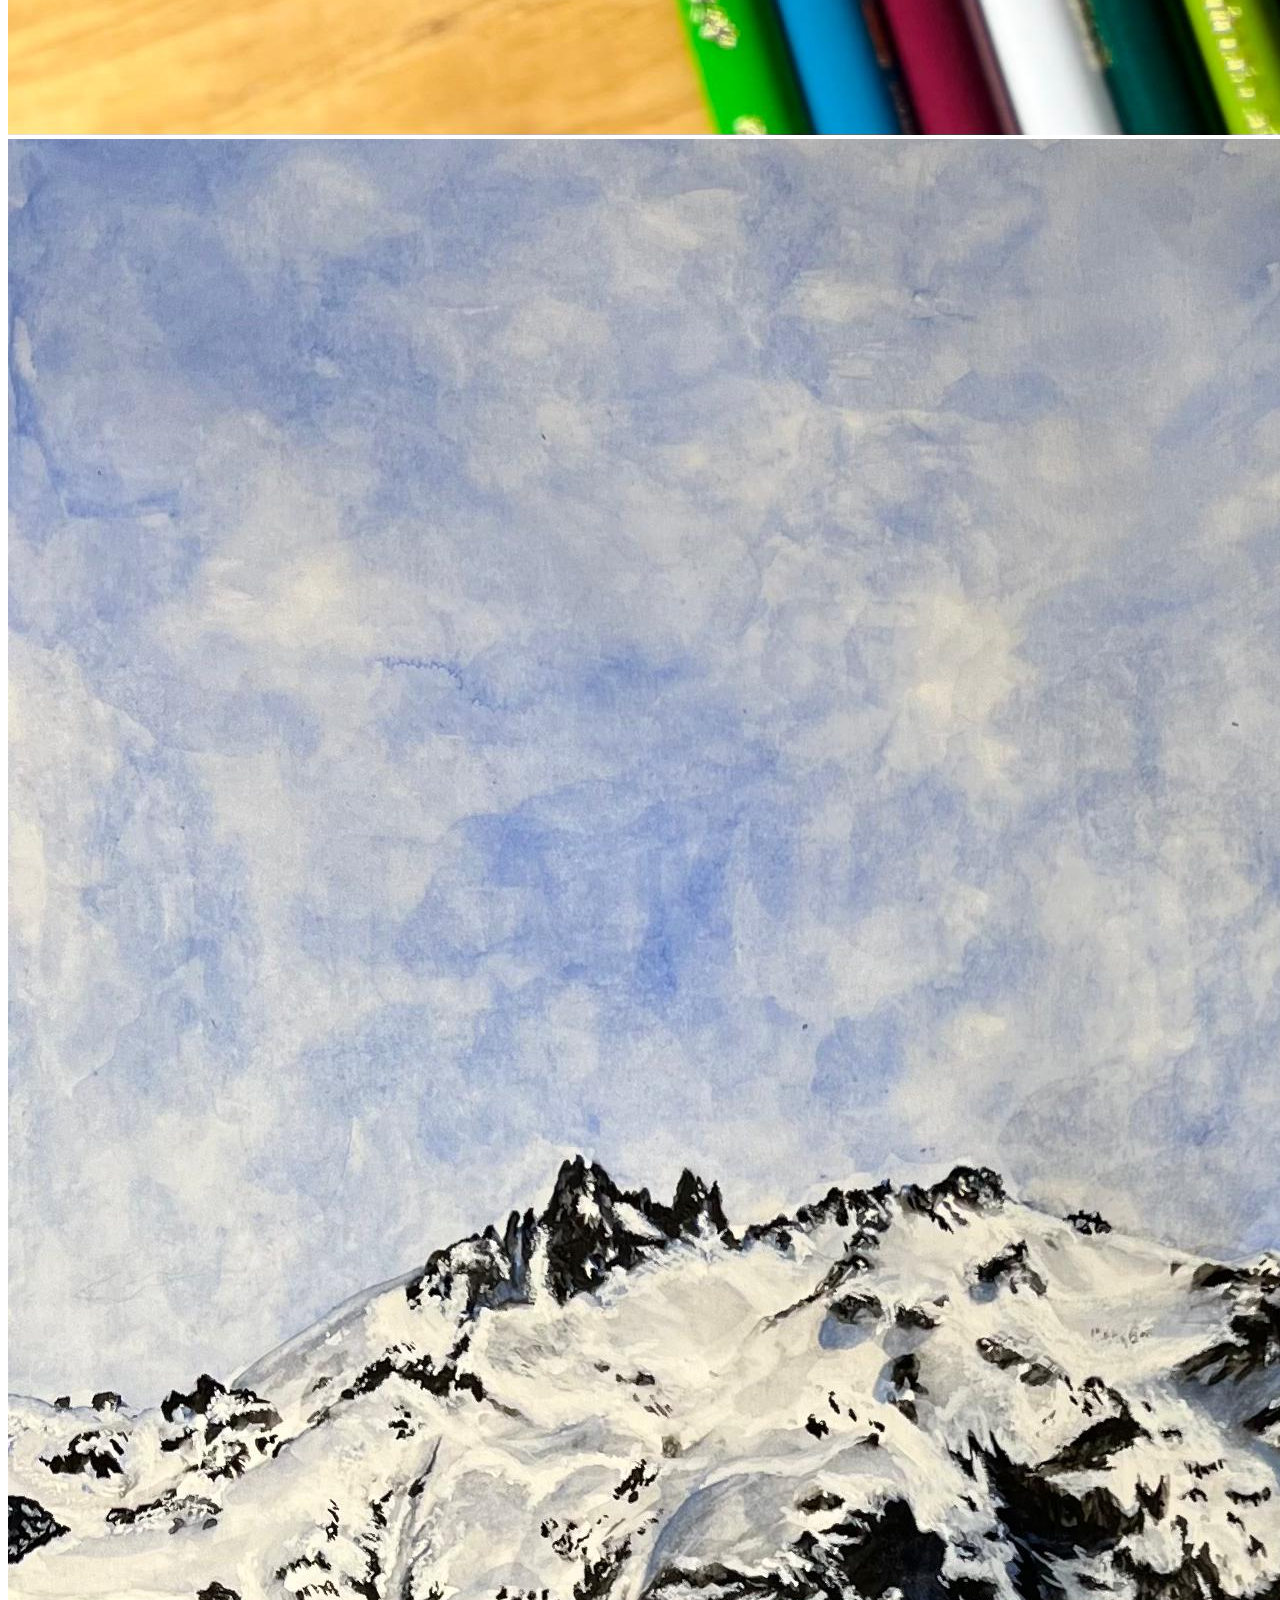
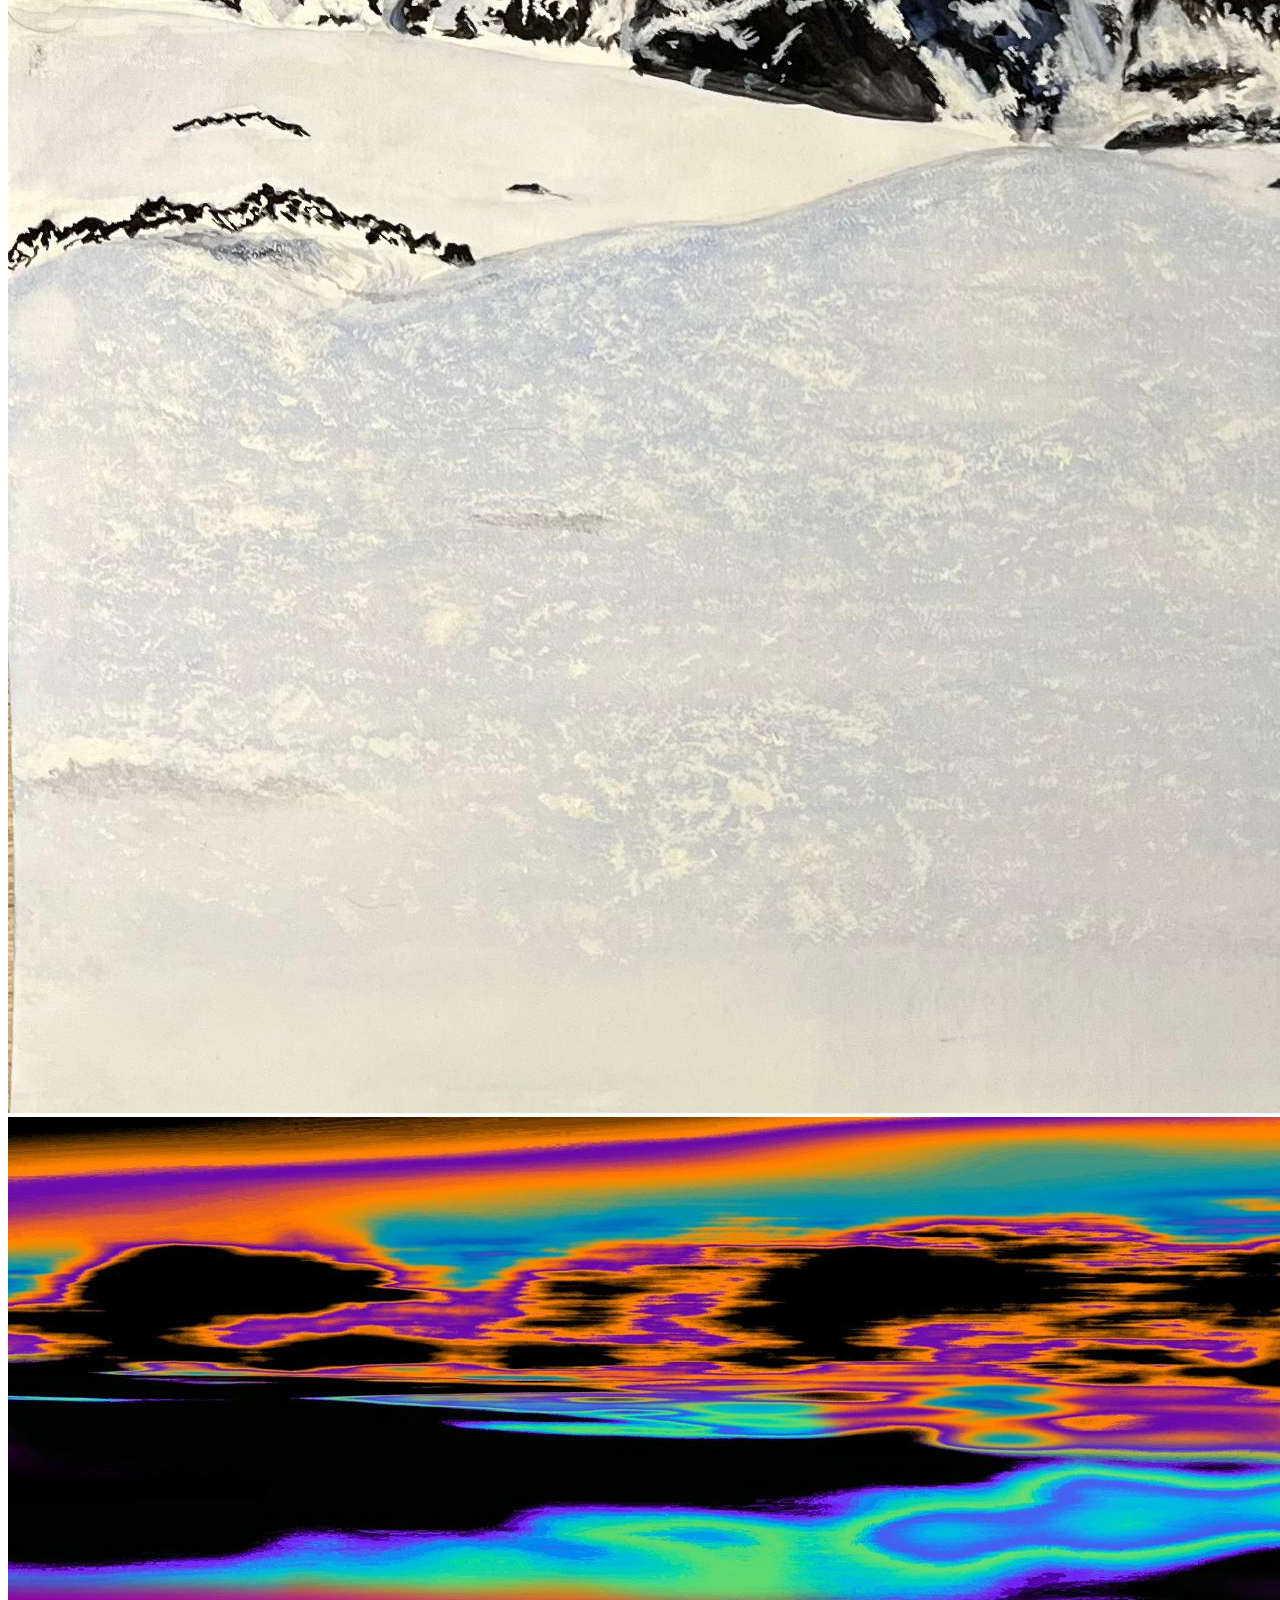
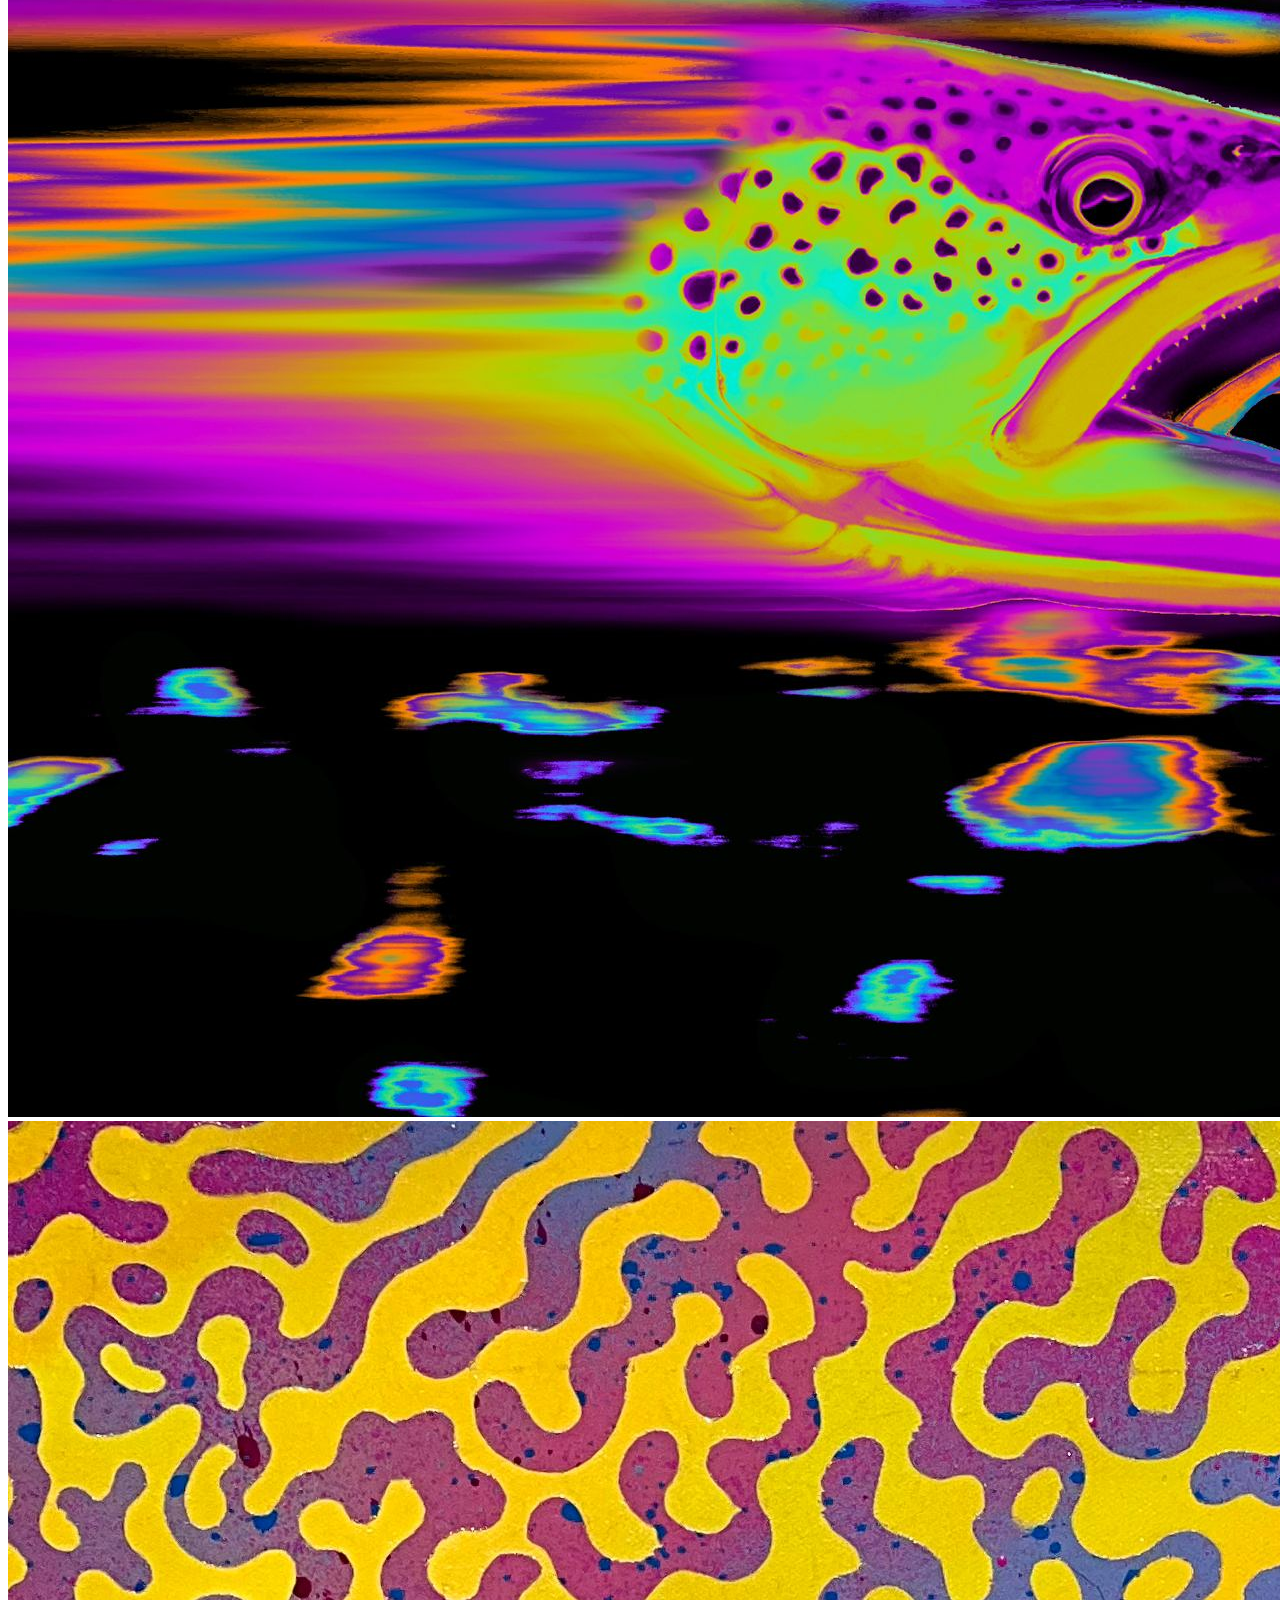
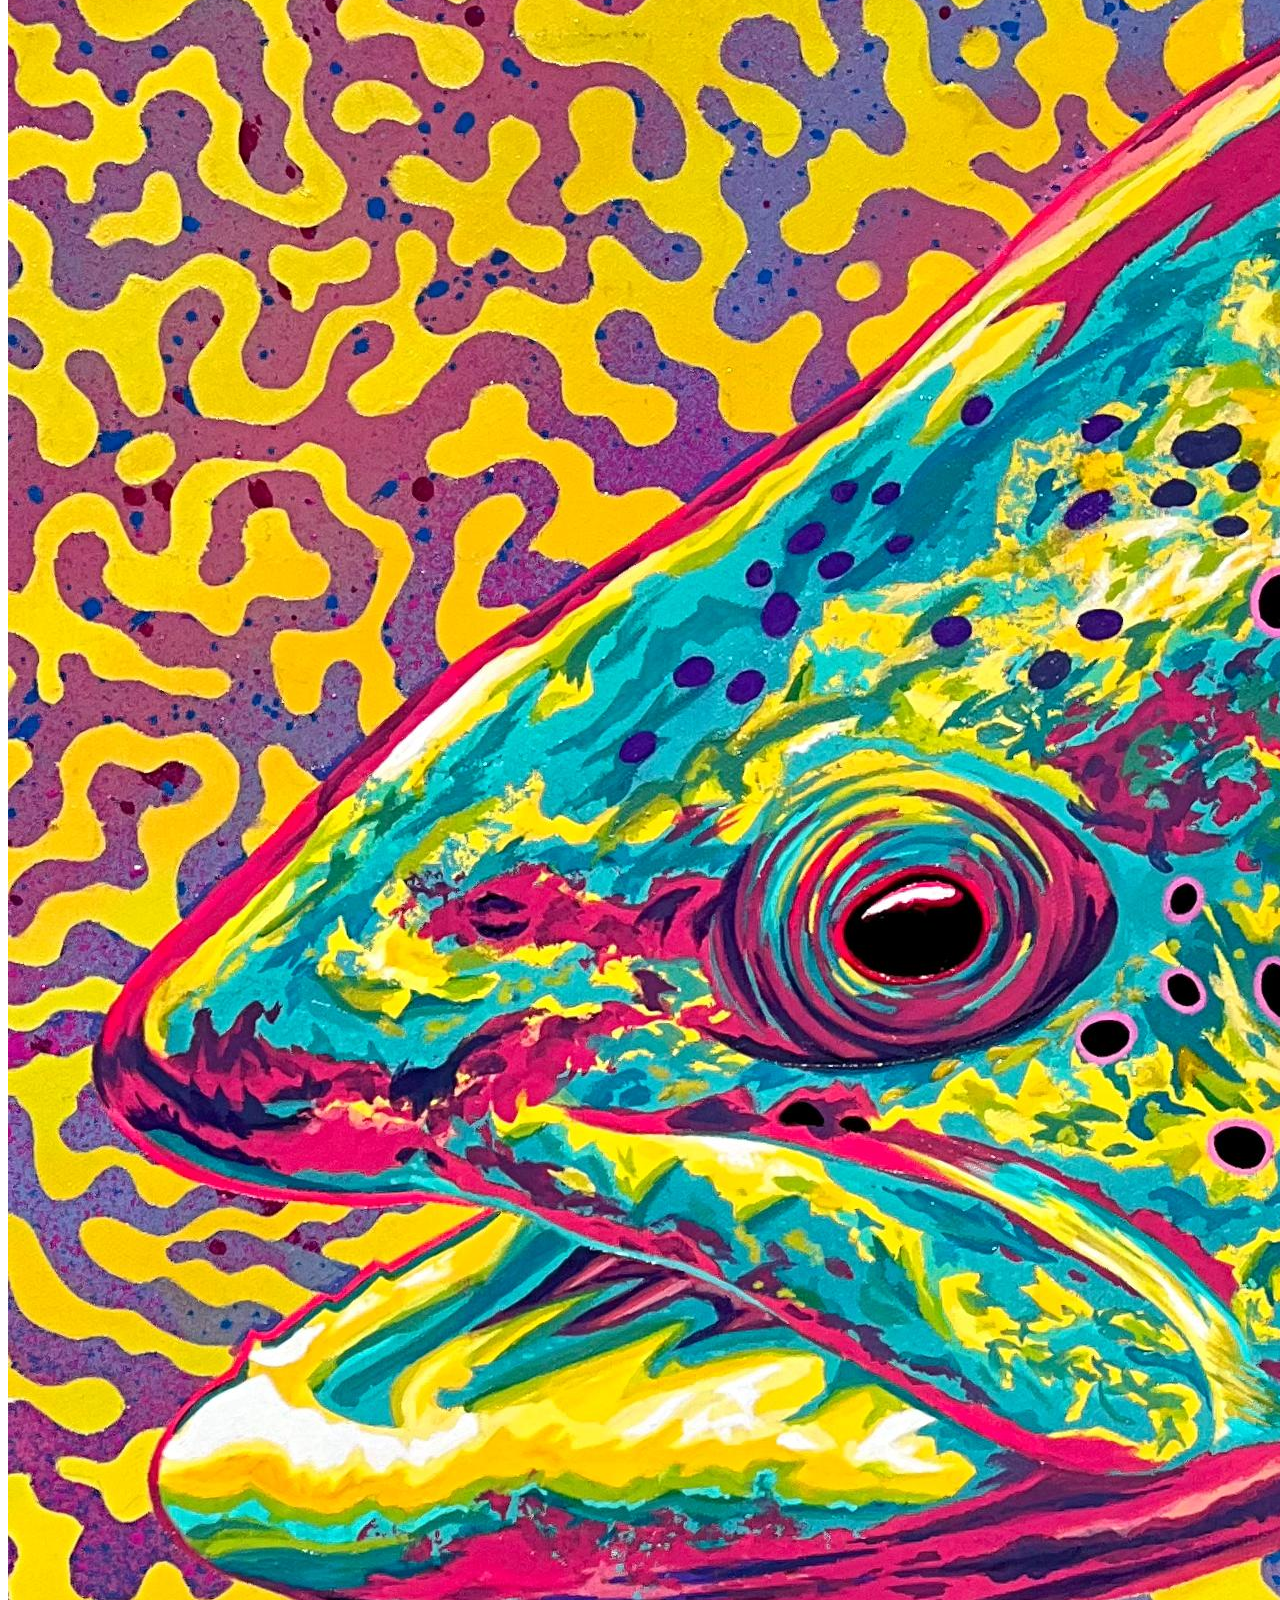
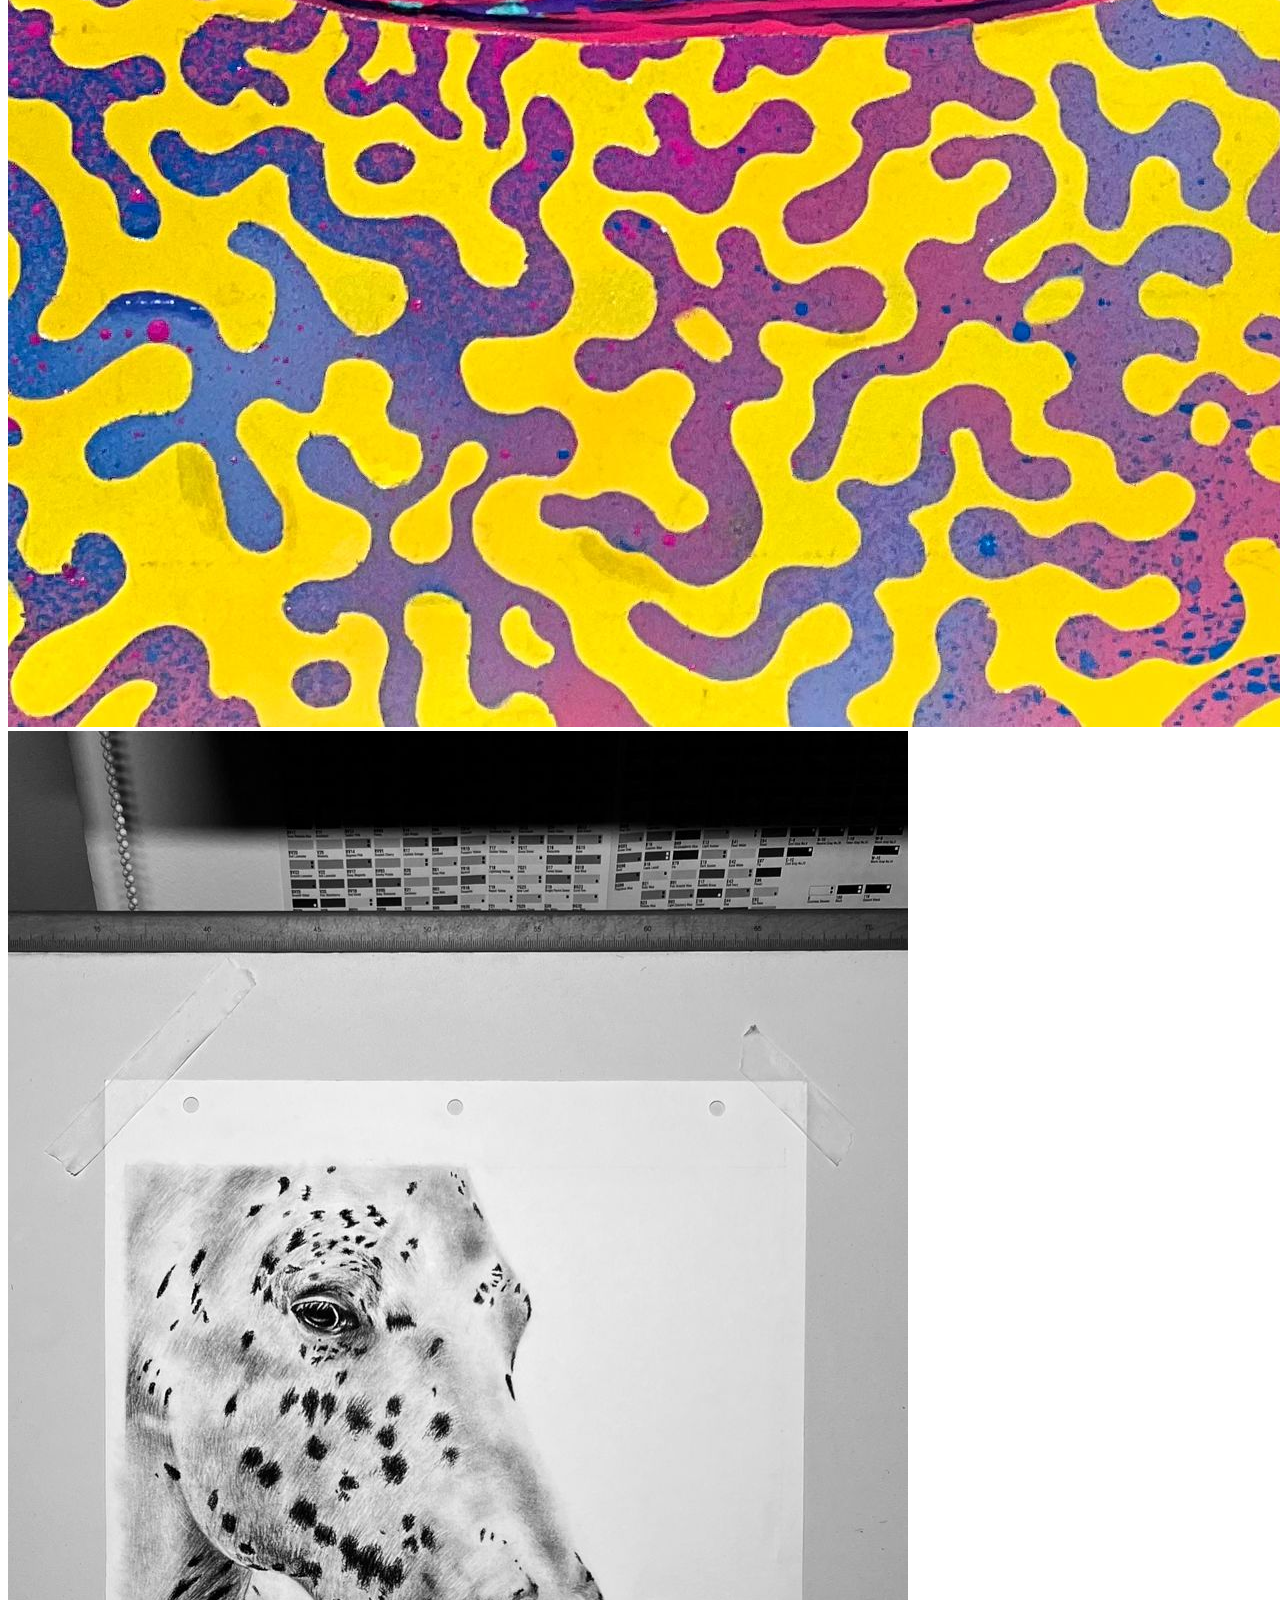
==== commit 84707bcb: "guardando para cambiar de rama" ====
--- a/artistas/indexartistas.html
+++ b/artistas/indexartistas.html
@@ -4,7 +4,7 @@
     <meta charset="UTF-8">
     <meta name="viewport" content="width=device-width, initial-scale=1.0">
     <title>Artistas</title>
-    <link rel="stylesheet" href="css/styleartistas.css">
+    <link rel="stylesheet" href="../css/style.css">
 </head>
 <body class="bodyartistas">
 
@@ -49,55 +49,36 @@
      
     </main>
 
+    <footer>
+        <div class="piedepagina">
+            <div class="row">
+                <div class="colm">
+                <!--info de la empre-->
+                <h2>Empresa Surassic's</h2>
+                <p>Somos una empresea lider en ventas y compras de cuadros</p>
+                <p>telefono: +54 9 299 531 1006</p>
+                <p>Correo electronico:surassic's@gmail.com</p>
+                <a href="../sobrenosotros/sobrenosotros.html"><p>Sobre nosotros</p></a>
+                <ul>
+                    <li>Horarios de atencion al cliente:
+                        <ul>
+                            <li>Lunes: 14:00pm a 22:00pm</li>
+                            <li>Martes: 14:00pm a 22:00pm</li>
+                            <li>Miercoles: 14:00pm a 22:00pm</li>
+                            <li>Jueves: 14:00pm a 22:00pm</li>
+                            <li>Viernes: 14:00pm a 20:00pm</li>
+                            <li>Sabado: No se atiende</li>
+                            <li>Domingo: No se atiende</li>
+                            <li>Feriados: No se  atiende</li>
 
-
-    <footer class="footer">
-
-        <div class="contenedor">
-            
-            <div class="filasdelfooter">
-
-                    <div class="linksdelfooter">
-                        <h4>Emprendimiento</h4>
-
-                            <ul>
-                                <li ><a href="#">Nosotros</a></li>
-                                <li ><a href="#">Nuestros Servicios</a></li>
-                                <li ><a href="#">Politica de privacidad</a></li>
-                            </ul>
-
-                    </div>
-
-
-                    <div class="linksdelfooter">
-                        <h4>Ayuda</h4>
-
-                        <ul>
-                            <li><a href="#">Preguntas</a></li>
-                            <li><a href="#">Compras</a></li>
-                            <li><a href="#">Envios</a></li>
-                            <li><a href="#">Pago</a></li>
                         </ul>
-
-                    </div>
-
-                    <div class="linksdelfooter">
-                        <h4>Redes Sociales</h4>
-
-                            <ul>
-                                <li><a href="#">Instagram</a></li>
-                                <li><a href="#">Whatsapp</a></li>
-                            </ul>
-
-                    </div>
-
-                    
-
+    
+                    </li>
+                </ul>
+                </div>
+             
             </div>
-
-
         </div>
-
     </footer>
 
 
--- a/css/style.css
+++ b/css/style.css
@@ -0,0 +1,156 @@
+@import url("https://fonts.googleapis.com/css2?family=Nosifer&family=Yellowtail&display=swap");
+@import url("https://fonts.google.com/specimen/Source+Serif+4?preview.text=Surassic%27s&query=s");
+@import url('https://fonts.googleapis.com/css2?family=Caladea:ital,wght@0,400;0,700;1,400;1,700&family=Nosifer&family=Roboto:ital,wght@0,100;0,300;0,400;0,500;0,700;0,900;1,100;1,300;1,400;1,500;1,700;1,900&family=Source+Serif+4:ital,opsz,wght@0,8..60,200..900;1,8..60,200..900&family=Yellowtail&display=swap');
+
+
+
+
+/* css que cambia el index*/
+
+/* Fondo de la página principal */
+.bodyprincipal{
+   background-color: #111010;
+   display: flex;
+    flex-direction: column;
+    min-height: 100vh; /* 100% de la altura de la ventana */
+    margin: 0;
+
+}
+
+/*sacamos el color azul a las listas con links*/
+.headerdelaprincipal a{
+    text-decoration: none;
+    color: #adb5bd;
+     
+}
+/*le ponemos color a las etiquetas con links cuando pasamos con el cursor*/
+.headerdelaprincipal a:hover{
+    color: #dee2e6;
+}
+
+
+/*encabezado*/
+.headerdelaprincipal{
+    color: #adb5bd;
+    margin-top: -1%;
+    position: relative;
+    left: -1%;
+    display: flex;
+    height: 55px;
+    width: 110%;
+    align-items: center;
+    justify-content: left;
+    padding: 10px;
+    background-color: #343a40;
+}
+
+.barradenavegacion{
+    
+    display: flex;
+    flex-direction: row;
+    list-style-type: none;
+    padding: 40px;
+    margin-top: 36px;
+}
+
+.listasdelabarradenavegacion{
+    
+    padding: 20px;
+font-family:  sans-serif;
+font-size: 20px;
+
+} 
+
+
+/*Titulo prinicipal (Surassic's)*/
+.Titulodesurassics{
+    
+    font-family: specimen;
+      font-weight:bold;
+      font-size: 170px;
+      text-align:center;
+      height: 65px;
+      width: 100vw;
+      background-clip: text;
+      color: #344e41;
+      margin-top: 0%;
+    
+    }
+
+
+
+
+    /*css que cambia el footer*/
+
+    ul{
+        list-style: none;
+        font-family: Arial, Helvetica, sans-serif;
+        margin-left:-30px ;
+    }
+
+    .contenedor{
+        max-width: 1200;
+        margin: 0px auto;
+        flex: 1;
+        
+    }
+
+    .footer{
+        background-color: #343a40;
+        padding: 80px;
+        margin-top: 640px;
+    }
+
+    .filasdelfooter{
+        display: flex;
+        flex-wrap: wrap; /*Para que se vea bien si se achica la pagina*/
+
+    }
+
+    .linksdelfooter{
+        width: 25%;
+        padding: 0 15px;
+    }
+
+    .linksdelfooter h4 {
+        font-family: sans-serif;
+        font-size: 25px;
+        color: rgb(88, 134, 115);
+        font-weight: 700; /*Cambio el grosor de la letra*/
+        border-bottom: 5px solid rgb(0, 255, 149); /*Agrego un subrayado*/
+        padding-bottom: 10px; /*pongo un espacio entre el titulo y el subrayado*/
+        display: inline-block;/*Corrigo el subrayado para que sea del mismo tamaño que el titulo*/
+        
+        
+    }
+
+    .linksdelfooter ul li a {
+        font-size: 17px;
+        text-decoration: none;
+        color: rgb(228, 203, 203);
+        transition: all .4s ease;
+
+        
+    }
+
+    .linksdelfooter ul li a:hover {
+        color: white;
+        padding-left: 6px;
+
+    }
+
+
+    /*le decimos a filasdelfooter que cuando baje de 991px se centre todo (basicamente el responsive)*/
+    @media(max-width:991px) {
+        .filasdelfooter{
+            text-align: center;
+        }
+
+        .linksdelfooter{
+            width: 100%;
+            margin-bottom: 30px;
+
+        }
+    }
+
+
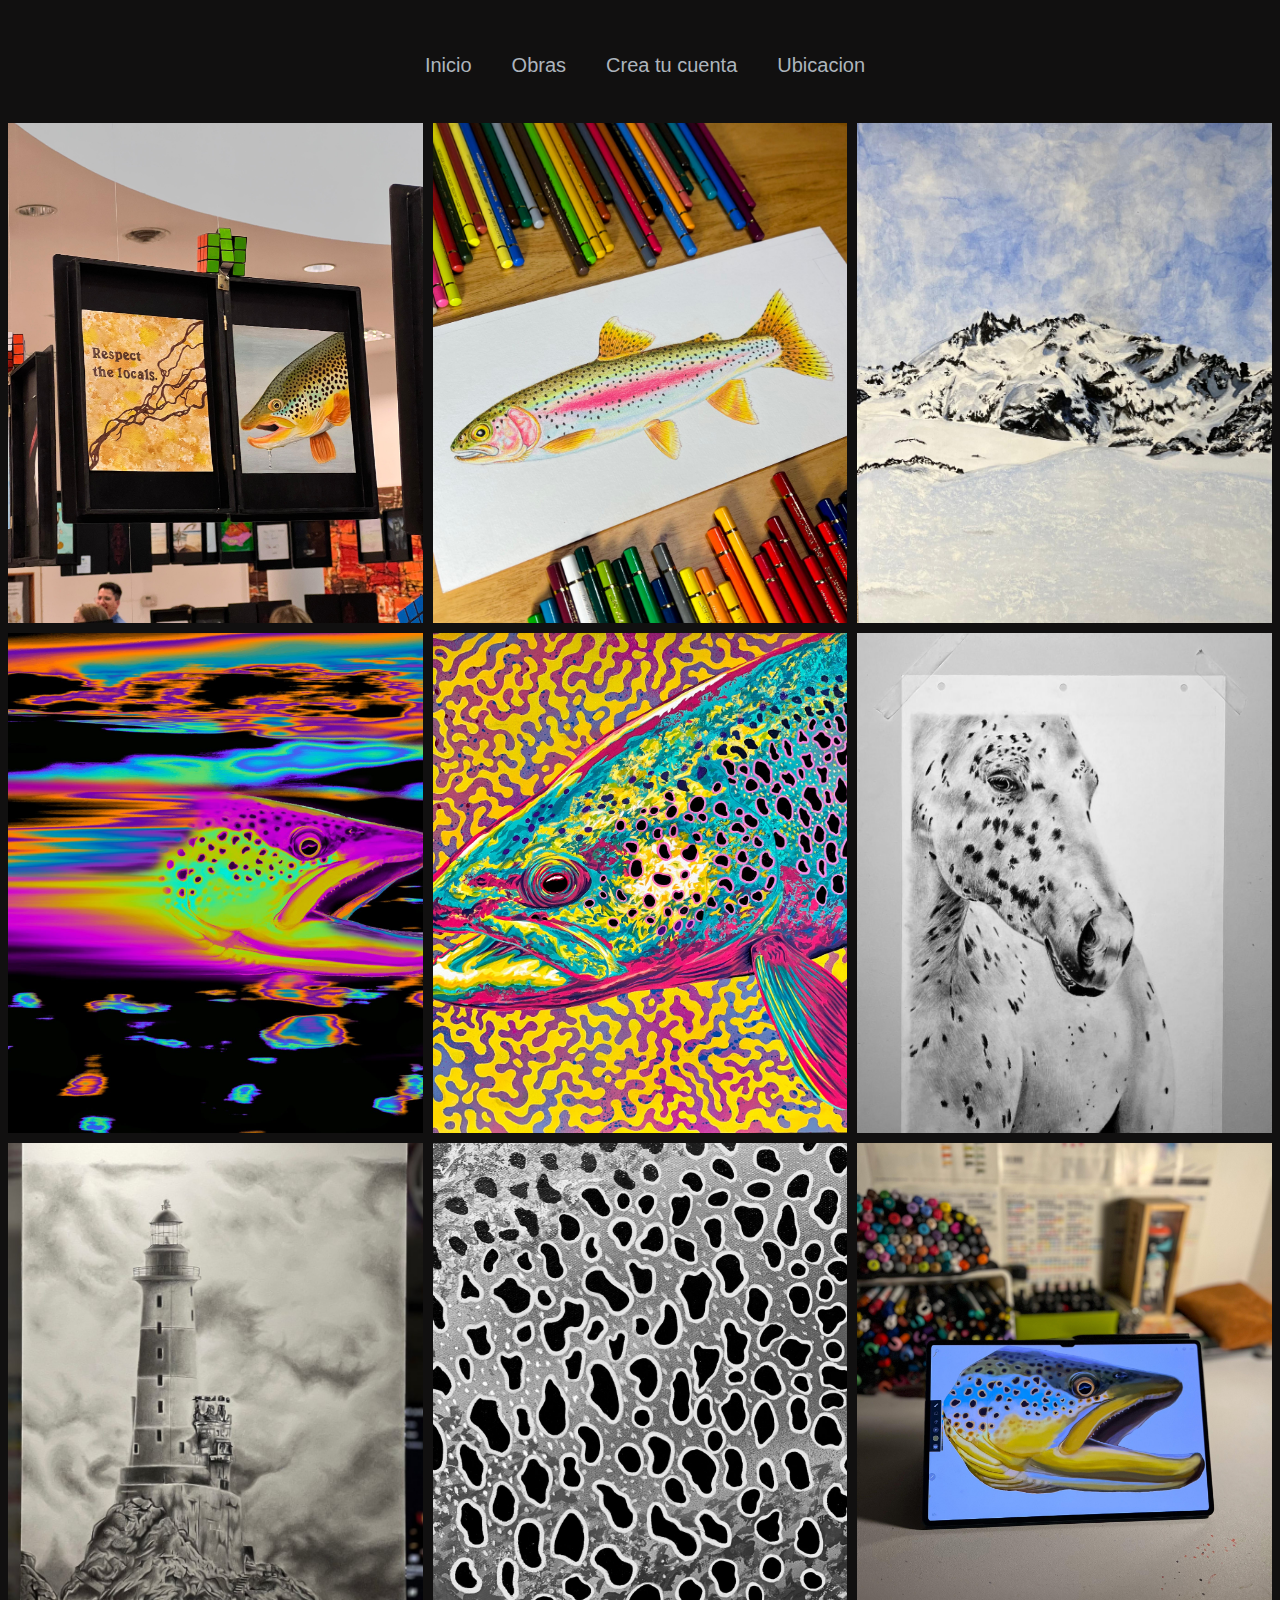
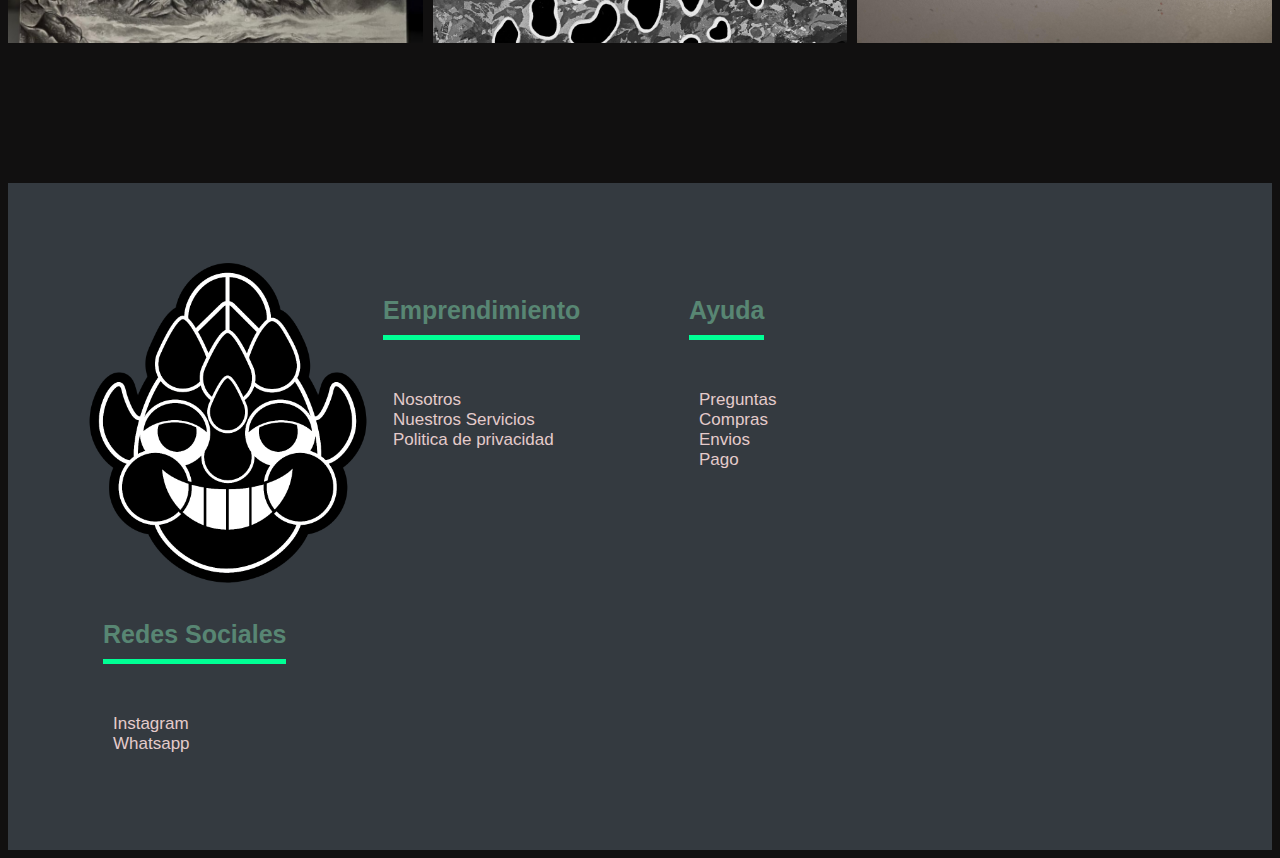
==== commit e34f0418: "Pagina de obras/artistas terminada" ====
--- a/artistas/indexartistas.html
+++ b/artistas/indexartistas.html
@@ -4,34 +4,27 @@
     <meta charset="UTF-8">
     <meta name="viewport" content="width=device-width, initial-scale=1.0">
     <title>Artistas</title>
-    <link rel="stylesheet" href="../css/style.css">
+    <link rel="stylesheet" href="css/styleartistas.css">
 </head>
-<body class="bodyartistas">
+<body>
 
-    <div class="tododeartistas">
-    <header class="headerdelaprincipal">
-<!--barra de navegacion-->
-        <nav id="menu">
-        <ul class="barradenavegacion">
-            <li class="listasdelabarradenavegacion">
-                <a href="../index.html">Inicio</a>
-            </li>
-            <li class="listasdelabarradenavegacion"><a href="indexartistas.html">Artistas</a></li>
-            <li class="listasdelabarradenavegacion">
-                <a href="../consultas/indexconsultas.html">Contactanos</a>
-            </li>
-            <li class="listasdelabarradenavegacion">
-                <a href="https://www.instagram.com/surassic/">Instagram</a>
-            </li>
-            <li class="listasdelabarradenavegacion">
-                <a href="https://wa.me/qr/3CGBJ2RSVK3XJ1">Whatsapp</a>
-            </li>
-            <li class="listasdelabarradenavegacion">
-                <a href="https://www.google.com.ar/maps/place/San+José+de+Feliciano,+Q8302+Neuquén/@-38.9458968,-68.105129,19z/data=!4m15!1m8!3m7!1s0x960a33731fa47e89:0x1e15da20cf91655a!2sSan+José+de+Feliciano,+Q8302+Neuquén!3b1!8m2!3d-38.9458968!4d-68.1044839!16s%2Fg%2F1tfcjz6s!3m5!1s0x960a33731fa47e89:0x1e15da20cf91655a!8m2!3d-38.9458968!4d-68.1044839!16s%2Fg%2F1tfcjz6s?entry=ttu&g_ep=EgoyMDI0MTAyMy4wIKXMDSoASAFQAw%3D%3D">Ubicacion</a>
-            </li>
-        </ul>
-      </nav>
-    </header>
+    <header>
+
+        <!--barra de navegacion-->
+        <nav>
+            <div class="barradenavegacion">
+                <ul class="listasdelabarradenavegacion">
+                    <li><a href="../index.html">Inicio</a></li>
+                    <li><a href="indexartistas.html">Obras</a></li>
+                    <li><a href="../consultas/indexconsultas.html">Crea tu cuenta</a></li>
+                    <li><a href="https://www.google.com.ar/maps/place/San+José+de+Feliciano,+Q8302+Neuquén/@-38.9458968,-68.105129,19z/data=!4m15!1m8!3m7!1s0x960a33731fa47e89:0x1e15da20cf91655a!2sSan+José+de+Feliciano,+Q8302+Neuquén!3b1!8m2!3d-38.9458968!4d-68.1044839!16s%2Fg%2F1tfcjz6s!3m5!1s0x960a33731fa47e89:0x1e15da20cf91655a!8m2!3d-38.9458968!4d-68.1044839!16s%2Fg%2F1tfcjz6s?entry=ttu&g_ep=EgoyMDI0MTAyMy4wIKXMDSoASAFQAw%3D%3D">Ubicacion</a></li>
+                </ul>
+            </div>
+        </nav>
+        
+          
+        </header>
+        
 
 <!--Cuadros-->
     <main class="mainartistas">
@@ -49,36 +42,59 @@
      
     </main>
 
+
+
+
+
     <footer>
-        <div class="piedepagina">
-            <div class="row">
-                <div class="colm">
-                <!--info de la empre-->
-                <h2>Empresa Surassic's</h2>
-                <p>Somos una empresea lider en ventas y compras de cuadros</p>
-                <p>telefono: +54 9 299 531 1006</p>
-                <p>Correo electronico:surassic's@gmail.com</p>
-                <a href="../sobrenosotros/sobrenosotros.html"><p>Sobre nosotros</p></a>
-                <ul>
-                    <li>Horarios de atencion al cliente:
+
+        <div class="contenedor">
+            
+            <div class="filasdelfooter">
+
+                <a href="../index.html"><img src="../Imagenes/Logo negativo Flavor Sur 2.png" width="280" height="320"></a>
+
+                    <div class="linksdelfooter">
+                        <h4>Emprendimiento</h4>
+
+                            <ul>
+                                <li ><a href="../Nosotros/nosotros.html">Nosotros</a></li>
+                                <li ><a href="../nuestroservicios/nuestrosservicios.html">Nuestros Servicios</a></li>
+                                <li ><a href="../Politicaprivacidad/politicaprivacidad.html">Politica de privacidad</a></li>
+                            </ul>
+
+                    </div>
+
+
+                    <div class="linksdelfooter">
+                        <h4>Ayuda</h4>
+
                         <ul>
-                            <li>Lunes: 14:00pm a 22:00pm</li>
-                            <li>Martes: 14:00pm a 22:00pm</li>
-                            <li>Miercoles: 14:00pm a 22:00pm</li>
-                            <li>Jueves: 14:00pm a 22:00pm</li>
-                            <li>Viernes: 14:00pm a 20:00pm</li>
-                            <li>Sabado: No se atiende</li>
-                            <li>Domingo: No se atiende</li>
-                            <li>Feriados: No se  atiende</li>
+                            <li><a href="../Preguntas/preguntas.html">Preguntas</a></li>
+                            <li><a href="../Comocomprar/indexcomocomprar.html">Compras</a></li>
+                            <li><a href="../Envios/envios.html">Envios</a></li>
+                            <li><a href="../Pago/pago.html">Pago</a></li>
+                        </ul>
 
-                        </ul>
-    
-                    </li>
-                </ul>
-                </div>
-             
+                    </div>
+
+                    <div class="linksdelfooter">
+                        <h4>Redes Sociales</h4>
+
+                            <ul>
+                                <li><a href="https://www.instagram.com/surassic/">Instagram</a></li>
+                                <li><a href="https://wa.me/qr/3CGBJ2RSVK3XJ1">Whatsapp</a></li>
+                            </ul>
+
+                    </div>
+
+                    
+                    
             </div>
+
+
         </div>
+
     </footer>
 
 
--- a/artistas/css/styleartistas.css
+++ b/artistas/css/styleartistas.css
@@ -0,0 +1,141 @@
+
+/*encabezado*/
+header{
+    color: #adb5bd; 
+    position: relative;
+    display: flex;
+    align-items: center;
+    justify-content: center;
+    padding: 10px;
+    background-color: transparent;
+    
+}
+
+
+/*sacamos el color azul a las listas con links*/
+.barradenavegacion a{
+    text-decoration: none;
+    color: #adb5bd;
+}
+
+
+/*le ponemos color a las etiquetas con links cuando pasamos con el cursor*/
+.barradenavegacion a:hover{
+    color: #dee2e6;
+}
+
+/*Desplegamos las listas horizontalmente*/
+.listasdelabarradenavegacion {
+    display: flex;
+    list-style-type: none;
+    
+}
+
+.listasdelabarradenavegacion li {
+    padding: 20px;
+    font-family:  sans-serif;
+    font-size: 20px;
+}
+
+
+
+
+
+
+
+
+body{
+    background-color: #111010;
+}
+
+.cuadros{
+    display: grid;
+    grid-template-columns: repeat(3,1fr); /*3 columnas iguales*/
+    justify-content: center; 
+    gap: 10px; 
+}
+
+.cuadros img{
+    width: 100%; 
+    height: 500px; 
+    object-fit: cover; 
+}
+
+
+
+
+
+
+/*css que cambia el footer*/
+
+ul{
+    list-style: none;
+    font-family: Arial, Helvetica, sans-serif;
+    margin-left:-30px ;
+}
+
+.contenedor{
+    max-width: 1200;
+    margin: 0px auto;
+    flex: 1;
+    
+}
+
+footer{
+    background-color: #343a40;
+    padding: 80px;
+    margin-top: 140px;
+}
+
+.filasdelfooter{
+    display: flex;
+    flex-wrap: wrap; /*Para que se vea bien si se achica la pagina*/
+}
+
+.linksdelfooter{
+    width: 25%;
+    padding: 0 15px;
+}
+
+.linksdelfooter h4 {
+    font-family: sans-serif;
+    font-size: 25px;
+    color: rgb(88, 134, 115);
+    font-weight: 700; /*Cambio el grosor de la letra*/
+    border-bottom: 5px solid rgb(0, 255, 149); /*Agrego un subrayado*/
+    padding-bottom: 10px; /*pongo un espacio entre el titulo y el subrayado*/
+    display: inline-block;/*Corrigo el subrayado para que sea del mismo tamaño que el titulo*/
+    
+    
+}
+
+.linksdelfooter ul li a {
+    font-size: 17px;
+    text-decoration: none;
+    color: rgb(228, 203, 203);
+    transition: all .4s ease;
+
+    
+}
+
+.linksdelfooter ul li a:hover {
+    color: white;
+    padding-left: 6px;
+
+}
+
+
+/*le decimos a filasdelfooter que cuando baje de 991px se centre todo (basicamente el responsive)*/
+@media(max-width:991px) {
+    .filasdelfooter{
+        text-align: center;
+    }
+
+    .linksdelfooter{
+        width: 100%;
+        margin-bottom: 30px;
+
+    }
+}
+
+
